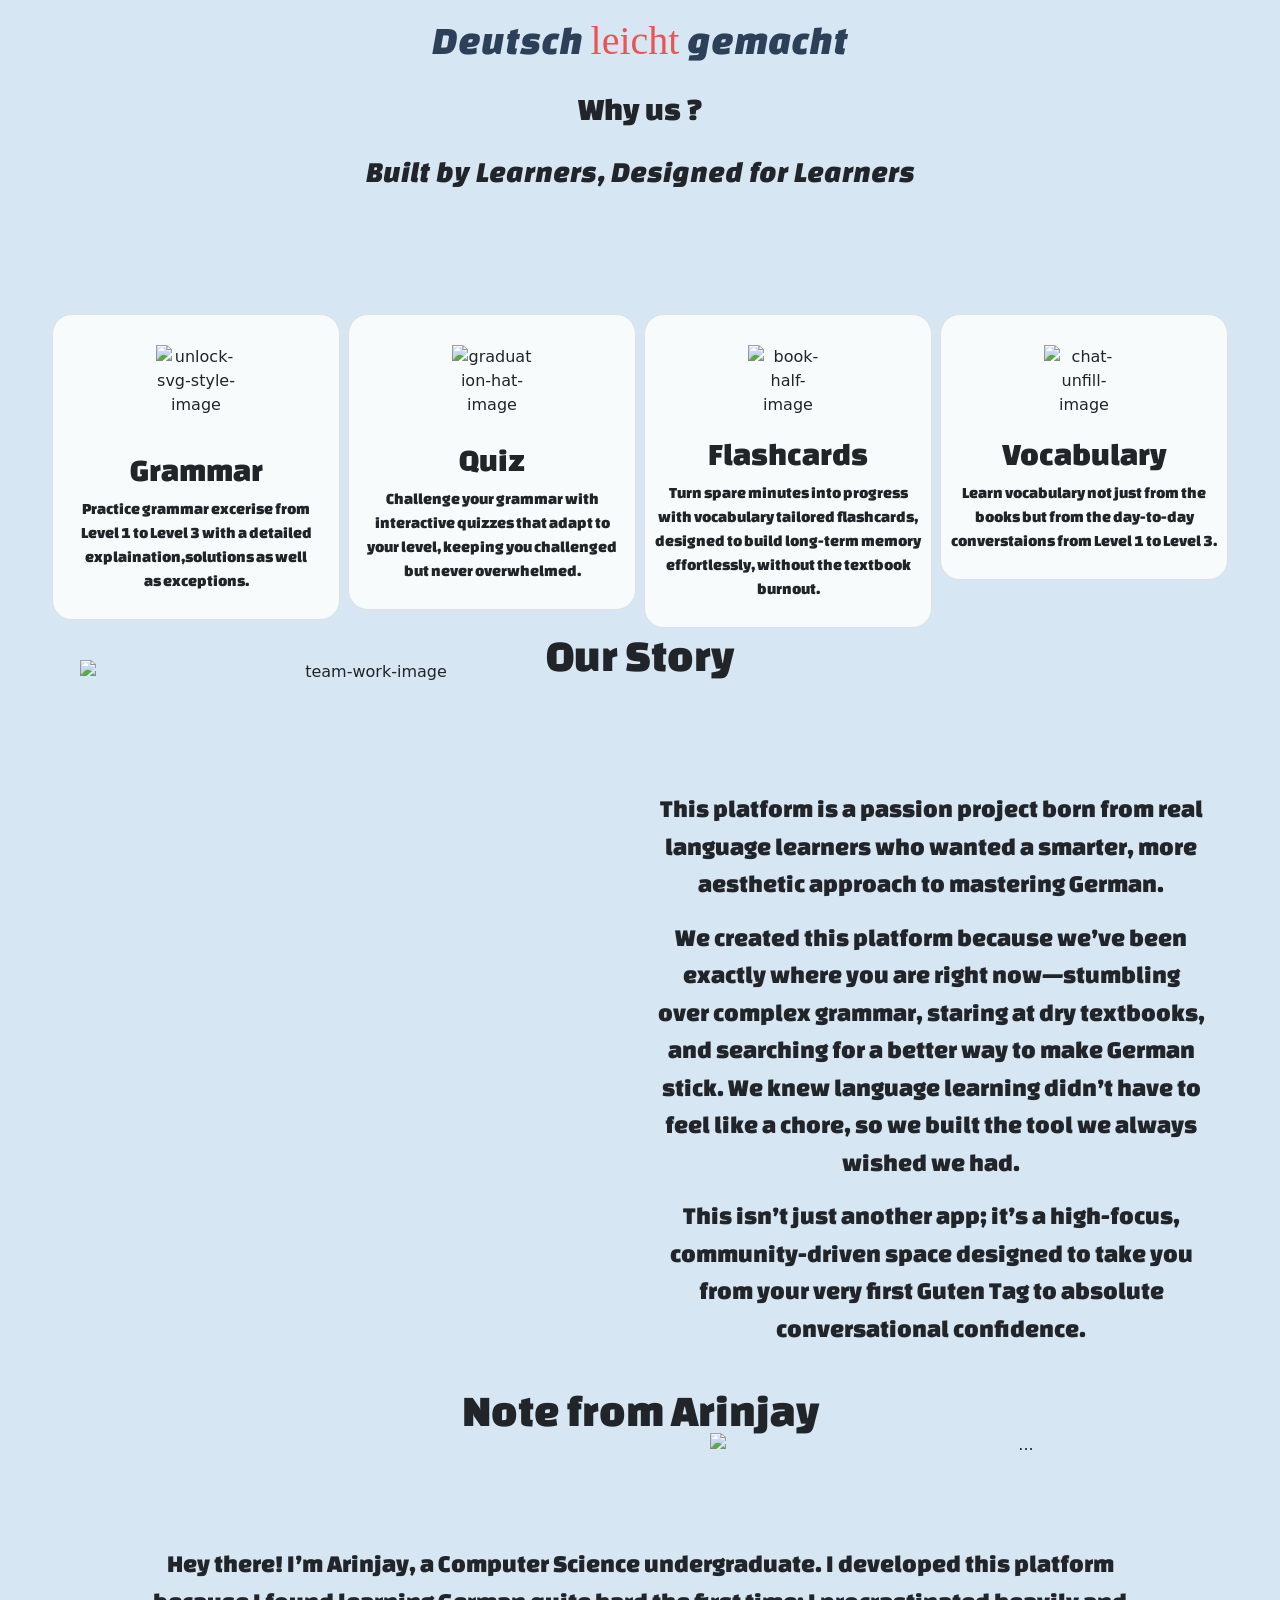
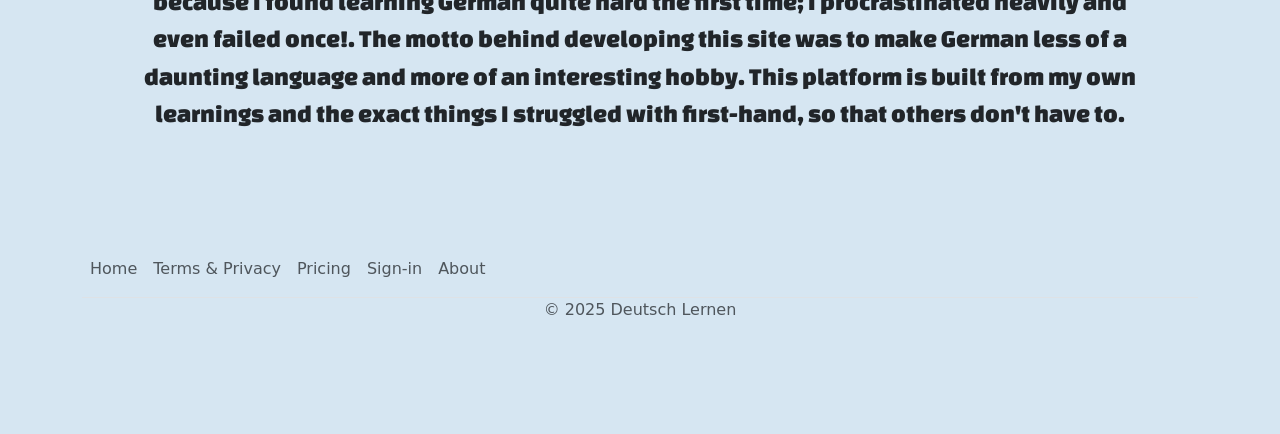
==== about.html @ 09e4d960 "Update about.html" ====
<!DOCTYPE html>
<html lang="en">
<head>
    <meta charset="UTF-8">
    <meta name="viewport" content="width=device-width, initial-scale=1.0">
    <title>About</title>
    <link rel="preconnect" href="https://fonts.googleapis.com">
    <link rel="preconnect" href="https://fonts.gstatic.com" crossorigin>
    <link href="https://fonts.googleapis.com/css2?family=Changa+One:ital@0;1&display=swap" rel="stylesheet">
    <link rel="preconnect" href="https://fonts.googleapis.com">
    <link rel="preconnect" href="https://fonts.gstatic.com" crossorigin>
    <link href="https://fonts.googleapis.com/css2?family=Changa+One:ital@0;1&family=Germania+One&family=Lilita+One&family=Lobster+Two:ital,wght@0,400;0,700;1,400;1,700&display=swap" rel="stylesheet">
    <link rel="stylesheet" href="style.css">
    <link rel="stylesheet" href="about.css">
    <link href="https://cdn.jsdelivr.net/npm/bootstrap@5.3.8/dist/css/bootstrap.min.css" rel="stylesheet" integrity="sha384-sRIl4kxILFvY47J16cr9ZwB07vP4J8+LH7qKQnuqkuIAvNWLzeN8tE5YBujZqJLB" crossorigin="anonymous">
</head>
<body>
    <div class="px-4 pt-2 pb-5 mt-2 mb-5 text-center"> 
        <h1 class="click"><span class="de">Deutsch</span> <span class="decor">leicht</span> <span class="ge">gemacht</span></h1>
        <p class="text"> Why us ?</p> 
        <p class="text-two">Built by Learners, Designed for Learners</p>

        <div class="d-flex justify-content-evenly" style="padding-left: 20px; padding-right: 20px; margin-top: 120px;">

            <div class="card-one">
                 <div class="card" style="width: 18rem;">
                    <img src="unlock.svg" class="unlock" alt="unlock-svg-style-image">
                    <div class="card-body">
                        <h2 class="head-two">Grammar</h2>
                        <p class="card-text">Practice grammar excerise from Level 1 to Level 3 with a detailed explaination,solutions as well as exceptions.</p>
                    </div>
                </div> 
            </div>
           
            <div class="card-two">
                <div class="card" style="width: 18rem;">
                    <img src="grad-hat.svg" class="grad-hat" alt="graduation-hat-image">
                        <div class="card-body-four">
                            <h2 class="head-five">Quiz</h2>
                            <p class="card-text-four">Challenge your grammar with interactive quizzes that adapt to your level, keeping you challenged but never overwhelmed.</p>
                        </div>
                </div>
            </div>

            <div class="card-three">
                <div class="card" style="width: 18rem;">
                    <img src="../Home-Page-Images/book-half.svg" class="book-half" alt="book-half-image">
                    <div class="card-body-three">
                        <h2 class="head-four">Flashcards</h2>
                        <p class="card-text-three">Turn spare minutes into progress with vocabulary tailored flashcards, designed to build long-term memory effortlessly, without the textbook burnout.</p>
                    </div>
                </div>
            </div>
            
            <div class="card-four">
                <div class="card" style="width: 18rem;">
                    <img src="chat.svg" class="chat" alt="chat-unfill-image">
                        <div class="card-body-two">
                            <h2 class="head-three">Vocabulary</h2>
                            <p class="card-text-two">Learn vocabulary not just from the books but from the day-to-day converstaions from Level 1 to Level 3.</p>
                        </div>
                </div>
            </div>  
    </div>
    <h2 class="story">Our Story</h2>
    <div class="Our-Story">
        <img src="team-work.svg" class=" story-img col-md-6 float-md-end mb-3 ms-md-3" alt="team-work-image">

        <div class="story-text">
            <p>This platform is a passion project born from real language learners who wanted a smarter, more aesthetic approach to mastering German.</p>
            <p>We created this platform because we’ve been exactly where you are right now—stumbling over complex grammar, staring at dry textbooks, and searching for a better way to make German stick. We knew language learning didn’t have to feel like a chore, so we built the tool we always wished we had.</p>
            <p>This isn’t just another app; it’s a high-focus, community-driven space designed to take you from your very first Guten Tag to absolute conversational confidence.</p>
        </div>  
    </div>

    <h2 class="devlop">Note from Arinjay</h2>
    <div class="clearfix">
        <img src="about-me.svg" class="about-me-img col-md-6 float-md-end mb-3 ms-md-3" alt="...">
        <p class="about-me-text">Hey there! I’m Arinjay, a Computer Science undergraduate. I developed this platform because I found learning German quite hard the first time; I procrastinated heavily and even failed once!. The motto behind developing this site was to make German less of a daunting language and more of an interesting hobby. This platform is built from my own learnings and the exact things I struggled with first-hand, so that others don't have to.</p>
    </div>

<div class="container"> 
    <footer class="position: absolute; top: -100px; left: 100px; z-index: 999;"> 
        <ul class="nav pb-2 border-bottom" style=" font-size: 16px;"> 
            <li class="nav-item"><a href="index.html" class="nav-link px-2 text-body-secondary">Home</a></li> 
            <li class="nav-item"><a href="#" class="nav-link px-2 text-body-secondary">Terms & Privacy</a></li> 
            <li class="nav-item"><a href="#" class="nav-link px-2 text-body-secondary">Pricing</a></li> 
            <li class="nav-item"><a href="login.html" class="nav-link px-2 text-body-secondary">Sign-in</a></li> 
            <li class="nav-item"><a href="about.html" class="nav-link px-2 text-body-secondary">About</a></li> 
        </ul> 
        <p class="text-decora text-center text-body-secondary">© 2025 Deutsch Lernen</p> 
    </footer> 
</div>

<script src="https://cdn.jsdelivr.net/npm/bootstrap@5.3.8/dist/js/bootstrap.bundle.min.js" integrity="sha384-FKyoEForCGlyvwx9Hj09JcYn3nv7wiPVlz7YYwJrWVcXK/BmnVDxM+D2scQbITxI" crossorigin="anonymous"></script>    
</body>
</html>
---- style.css ----
html{
    background-color:#F8F5EE;
}
h1{
    color: #E6C76A;}

body {
    margin: 0;
    display: flex;
    flex-direction: column;
    min-height: 100vh;
    background-color: #F8F5EE;
}

.changa-one-regular{  
  font-family: "Changa One", sans-serif;
  font-weight: 400;
  font-style: italic;
  padding: 10px;
}

.info {
    display: flex;
    flex-wrap: wrap;
    justify-content: flex-start;
    position: fixed;
    top: 0px;
    left: 0px;
    right:0px;
    z-index: 1000;
    padding: 4px 8px;
    background-color:#F5DEB3;
    border-radius: 0 0 12px 12px;
    padding: 4px 16px;
}

.deu{
    color: #000000;
}
.lern{
    color: #DD0000;
}

#menu-toggle{
    display: none;
}

.ham{
    display: block;
    font-size: 1.8rem;
    cursor: pointer;
    color: #000000;
    margin-left: auto;
}

.navbar {
    display: flex;
    flex-direction: column;
    align-items: center;
    justify-content: flex-start;
    flex-wrap: wrap;
    position: fixed;        
    top: 110px;
    right: 10px;
    bottom: 0;
    width: 200px; 
    height: 300px;  
    border-radius: 10px;  
    margin-top: px;      
    background-color: #BFD9EC;
    padding-top: 20px;
    z-index: 999;          
    gap: 0px;
    font-family: "Changa One", sans-serif;
    font-style: italic;
}

#menu-toggle:checked ~ .navbar {
    display: flex;
}

.navbar > div{ 
    display: flex;
    align-items: center;
    padding: 16px 28px;
    background-color: transparent;
    border-radius: 0;
}

.navbar a {
    text-decoration: none;
    color: #6B7E94;
    font-family: "Changa One", sans-serif;
    font-style: italic;
    font-size: 1rem;
    display: flex;
}

.navbar > *{
    flex-basis: 10px;
}

.bottom-down{
    margin: auto;
}

.bottom-page{
    display: flex;
    flex-wrap: wrap;
    gap: 10px;
    padding: 20px 40px;
    justify-content: center;
    position: fixed;
    bottom: 0;
    left: 0;
    right: 0;
    background-color: #8A9BB0;
    z-index: 1001;
    border-radius: 0 0 12px 12px;
    padding:12px 40px;
    clear: left;
}

.bottom-page a {
    text-decoration: none;
    color: #465596;
    font-family: "Changa One", sans-serif;
    font-weight: 400;
    font-style: italic;
}

.login{
    display: felx;
    flex-wrap: wrap;
    flex-direction: column;
    justify-content: center;
    position: absolute;
    top: 160px;
    left: 400px;
    width: 400px;
    height: 400px;
    background-color: #F5DEB3;
    border-radius: 10px;


}

.log{
    display: flex;
    flex-wrap: wrap;
    flex-direction: column;
    position: absolute;
    justify-self: center; 
    align-items: center;
    gap: 10px;  
    top: 150px;   
    right: 0;
    left: 0;
    width: 200px;
    height: 200px;
    background-color: transparent;

}
---- about.css ----
body{
    background-color: #D6E6F2 !important;
}


.about-us{
    display: block;
    width: 300px;
    height: auto;
    max-width: 400px;
    margin: auto;
}

.click{
    display: block;
    text-align: center;
    font-style: italic;
    font-family: "Changa One", sans-serif;
}

.decor{
    color: #EA5455;
    font-family: "Playwrite AU VIC Guides", cursive;
    font-weight: 400;
    font-style: normal;
}

.de{
    color:#2D4059;

}

.ge{
    color: #2D4059;
}

.text{
    font-family: "Changa One", sans-serif;
    font-weight: 400;
    font-style: normal;
    font-size: 32px;
    text-align: center;
    margin-top: 20px;
}

.text-two{
    font-family: "Changa One", sans-serif;
    font-weight: 400;
    font-style: italic;
    font-size: 30px;
}

.unlock{
    width: 80px;
    height: 80px;
    display: block;
    margin: 20px auto 10px;   
    object-fit: contain; 
}

div.card{
    text-align: center;
    border-radius: 20px;
    padding: 10px;
    border: 1px solid #e0e0e0;
    background-color: #F7FBFC;

}

.head-two{
    font-family: "Changa One", sans-serif;
    font-weight: 400;
    font-style: normal;
}

.card-text{
    font-family: "Changa One", sans-serif;
    font-weight: 400;
    font-style: Inter;
}

.chat{
    width: 80px;
    height: 80px;
    display: block;
    margin: 20px auto 10px;   
    object-fit: contain;
}

.card-text-two{
    font-family: "Changa One", sans-serif;
    font-weight: 400;
    font-style: Inter;
}

.head-three{
    font-family: "Changa One", sans-serif;
    font-weight: 400;
    font-style: normal;
}

.book-half{
    width: 80px;
    height: 80px;
    display: block;
    margin: 20px auto 10px;
    object-fit: contain;
}

.head-four{
    font-family: "Changa One", sans-serif;
    font-weight: 400;
    font-style: normal;
}

.card-text-three{
    font-family: "Changa One", sans-serif;
    font-weight: 400;
    font-style: Inter;
}

.grad-hat{
    width: 80px;
    height: 80px;
    display: block;
    margin: 20px auto 16px;
    object-fit: contain;
}

.head-five{
    font-family: "Changa One", sans-serif;
    font-weight: 400;
    font-style: normal;
}

.card-text-four{
    font-family: "Changa One", sans-serif;
    font-weight: 400;
    font-style: Inter;
}

.story{
    display: flex;
    justify-content: center;
    font-family: "Changa One", sans-serif;
    font-weight: 400;
    font-style: normal;
    font-size: 45px;
    
}

.story-img{
    width: 480px;
    height: auto;
    margin-bottom: 0;
    margin-top: -50px;
}

.Our-Story{
    display: flex;
    align-items: flex-start;
    padding: 20px 40px;
}

.story-text{
    flex: 1;
    padding-right: 10px;
    font-family: "Changa One", sans-serif;
    font-weight: 400;
    font-style: Inter;
    font-size: 25px;
    padding-top: 80px;
}

.about-me-img{
    flex: 1;
    width: 100px;
    height: auto;
    margin-bottom: 0;
    margin-right: -70px;
    margin-top: -12px;
    background-color: #D6E6F2;
    
}

.about-me-text{
    flex: 1;
    font-family: "Changa One", sans-serif;
    font-weight: 400;
    font-style: Inter;
    font-size: 25px;
    padding: 100px 100px;
    margin-top: 0;
}

.devlop{
    display: flex;
    justify-content: center;
    font-family: "Changa One", sans-serif;
    font-weight: 400;
    font-style: normal;
    font-size: 45px;
    
}
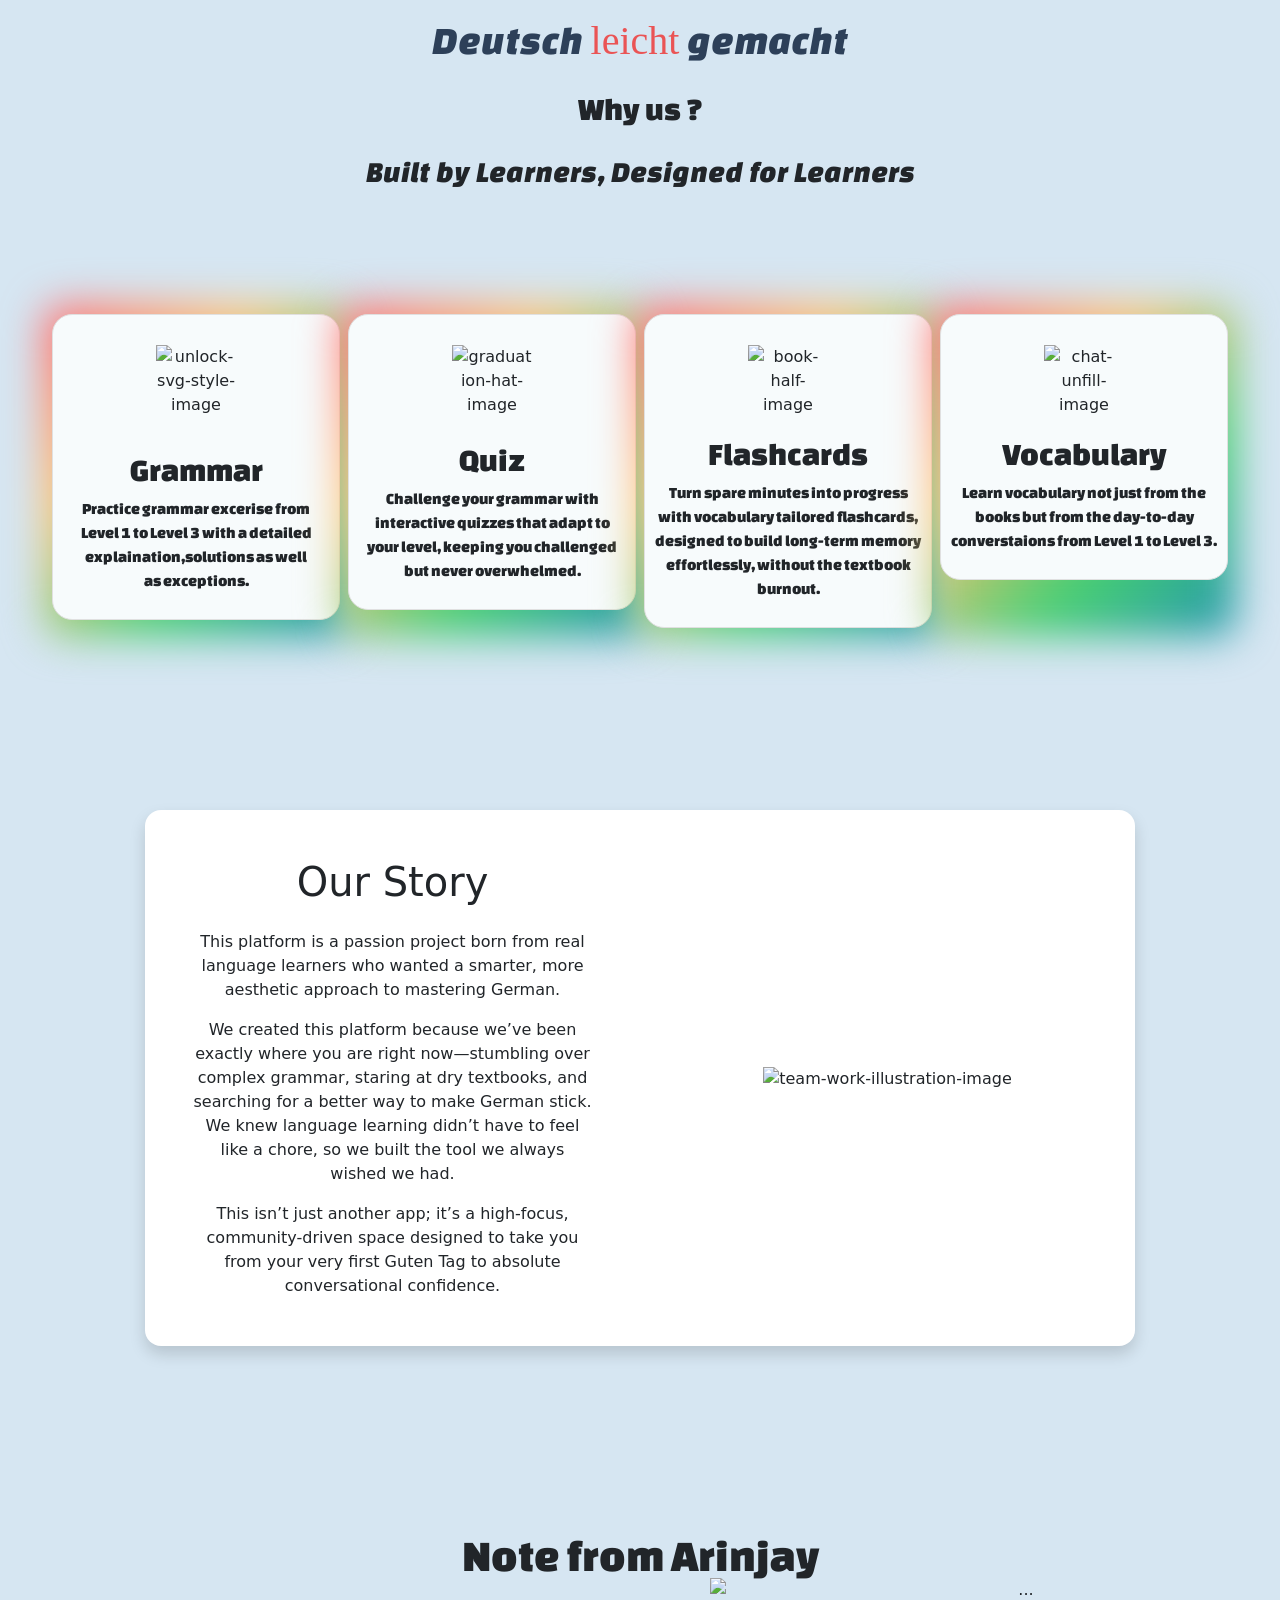
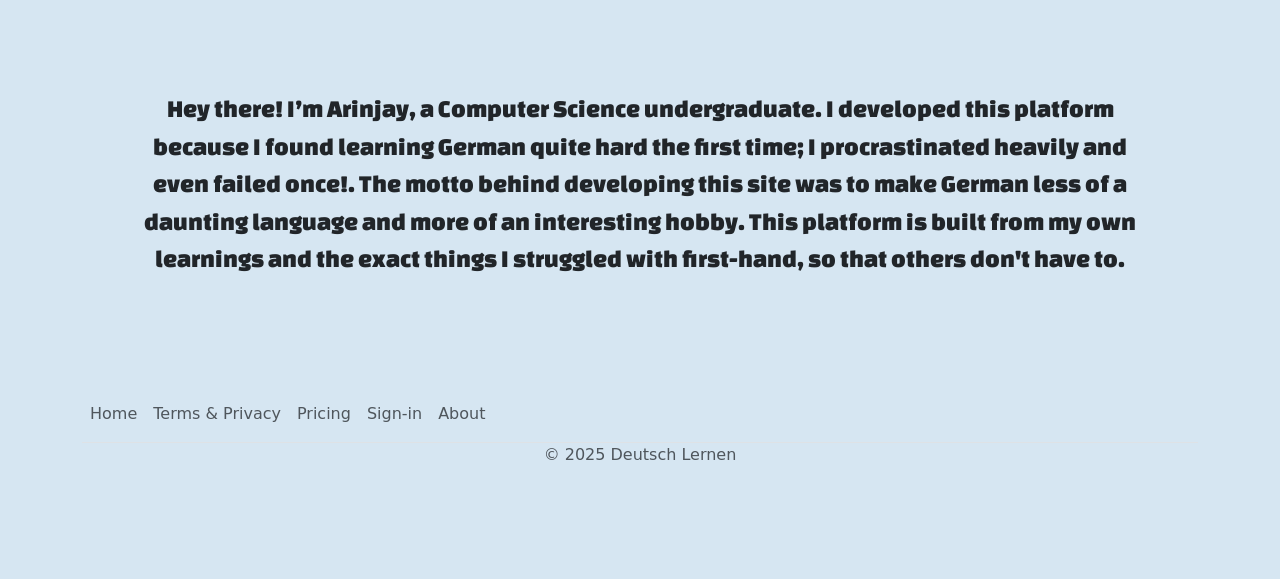
==== commit 8c1a7abc: "Revamp 'Our Story' section layout and content" ====
--- a/about.html
+++ b/about.html
@@ -62,18 +62,31 @@
                 </div>
             </div>  
     </div>
-    <h2 class="story">Our Story</h2>
-    <div class="Our-Story">
-        <img src="team-work.svg" class=" story-img col-md-6 float-md-end mb-3 ms-md-3" alt="team-work-image">
+    
+     <div class="d-flex justify-content-center align-items-center" style="min-height: 100vh; background-color: #D6E6F2;">
 
-        <div class="story-text">
-            <p>This platform is a passion project born from real language learners who wanted a smarter, more aesthetic approach to mastering German.</p>
-            <p>We created this platform because we’ve been exactly where you are right now—stumbling over complex grammar, staring at dry textbooks, and searching for a better way to make German stick. We knew language learning didn’t have to feel like a chore, so we built the tool we always wished we had.</p>
-            <p>This isn’t just another app; it’s a high-focus, community-driven space designed to take you from your very first Guten Tag to absolute conversational confidence.</p>
-        </div>  
+        <div class="row bg-white rounded-4 shadow align-items-center" style="max-width: 990px; width: 100%; margin: auto;">
+
+            <div class="col-md-6 p-5">
+                <div class="story-body">
+                    <h1 class="text-center mb-4">Our Story</h1>
+                    <p>This platform is a passion project born from real language learners who wanted a smarter, more aesthetic approach to mastering German.</p>
+                    <p>We created this platform because we’ve been exactly where you are right now—stumbling over complex grammar, staring at dry textbooks, and searching for a better way to make German stick. We knew language learning didn’t have to feel like a chore, so we built the tool we always wished we had.</p>
+                    <p class="mb-0">This isn’t just another app; it’s a high-focus, community-driven space designed to take you from your very first Guten Tag to absolute conversational confidence.</p>
+                </div>
+            </div>
+
+            <div class="col-md-6 p-5 d-flex justify-content-center align-items-center">
+                <div class="image-wrapper w-100 text-center">
+                    <img src="team-work.svg" alt="team-work-illustration-image" class="img-fluid" style="max-height: 350px;">
+                </div>
+            </div>
+                
+        </div>
+
     </div>
 
-    <h2 class="devlop">Note from Arinjay</h2>
+  <h2 class="devlop">Note from Arinjay</h2>
     <div class="clearfix">
         <img src="about-me.svg" class="about-me-img col-md-6 float-md-end mb-3 ms-md-3" alt="...">
         <p class="about-me-text">Hey there! I’m Arinjay, a Computer Science undergraduate. I developed this platform because I found learning German quite hard the first time; I procrastinated heavily and even failed once!. The motto behind developing this site was to make German less of a daunting language and more of an interesting hobby. This platform is built from my own learnings and the exact things I struggled with first-hand, so that others don't have to.</p>
--- a/about.css
+++ b/about.css
@@ -202,3 +202,61 @@
     font-size: 45px;
     
 }
+
+.card-one{
+    position: relative;
+    display: inline-block;
+}
+
+.card-one::before{
+    content: '';
+    position: absolute;
+    inset: -8px;    
+    background: linear-gradient(135deg, #ff5f6d, #ffc371, #47cf73, #2193b0);
+    border-radius: 20px;
+    filter: blur(20px); 
+}
+
+.card-two{
+    position: relative;
+    display: inline-block;
+}
+
+.card-two::before{
+    content: '';
+    position: absolute;
+    inset: -8px;    
+    background: linear-gradient(135deg, #ff5f6d, #ffc371, #47cf73, #2193b0);
+    border-radius: 20px;
+    filter: blur(20px); 
+}
+
+
+.card-three{
+    position: relative;
+    display: inline-block;
+}
+
+.card-three::before{
+    content: '';
+    position: absolute;
+    inset: -8px;    
+    background: linear-gradient(135deg, #ff5f6d, #ffc371, #47cf73, #2193b0);
+    border-radius: 20px;
+    filter: blur(20px); 
+}
+
+
+.card-four{
+    position: relative;
+    display: inline-block;
+}
+
+.card-four::before{
+    content: '';
+    position: absolute;
+    inset: -8px;    
+    background: linear-gradient(135deg, #ff5f6d, #ffc371, #47cf73, #2193b0);
+    border-radius: 20px;
+    filter: blur(20px); 
+}
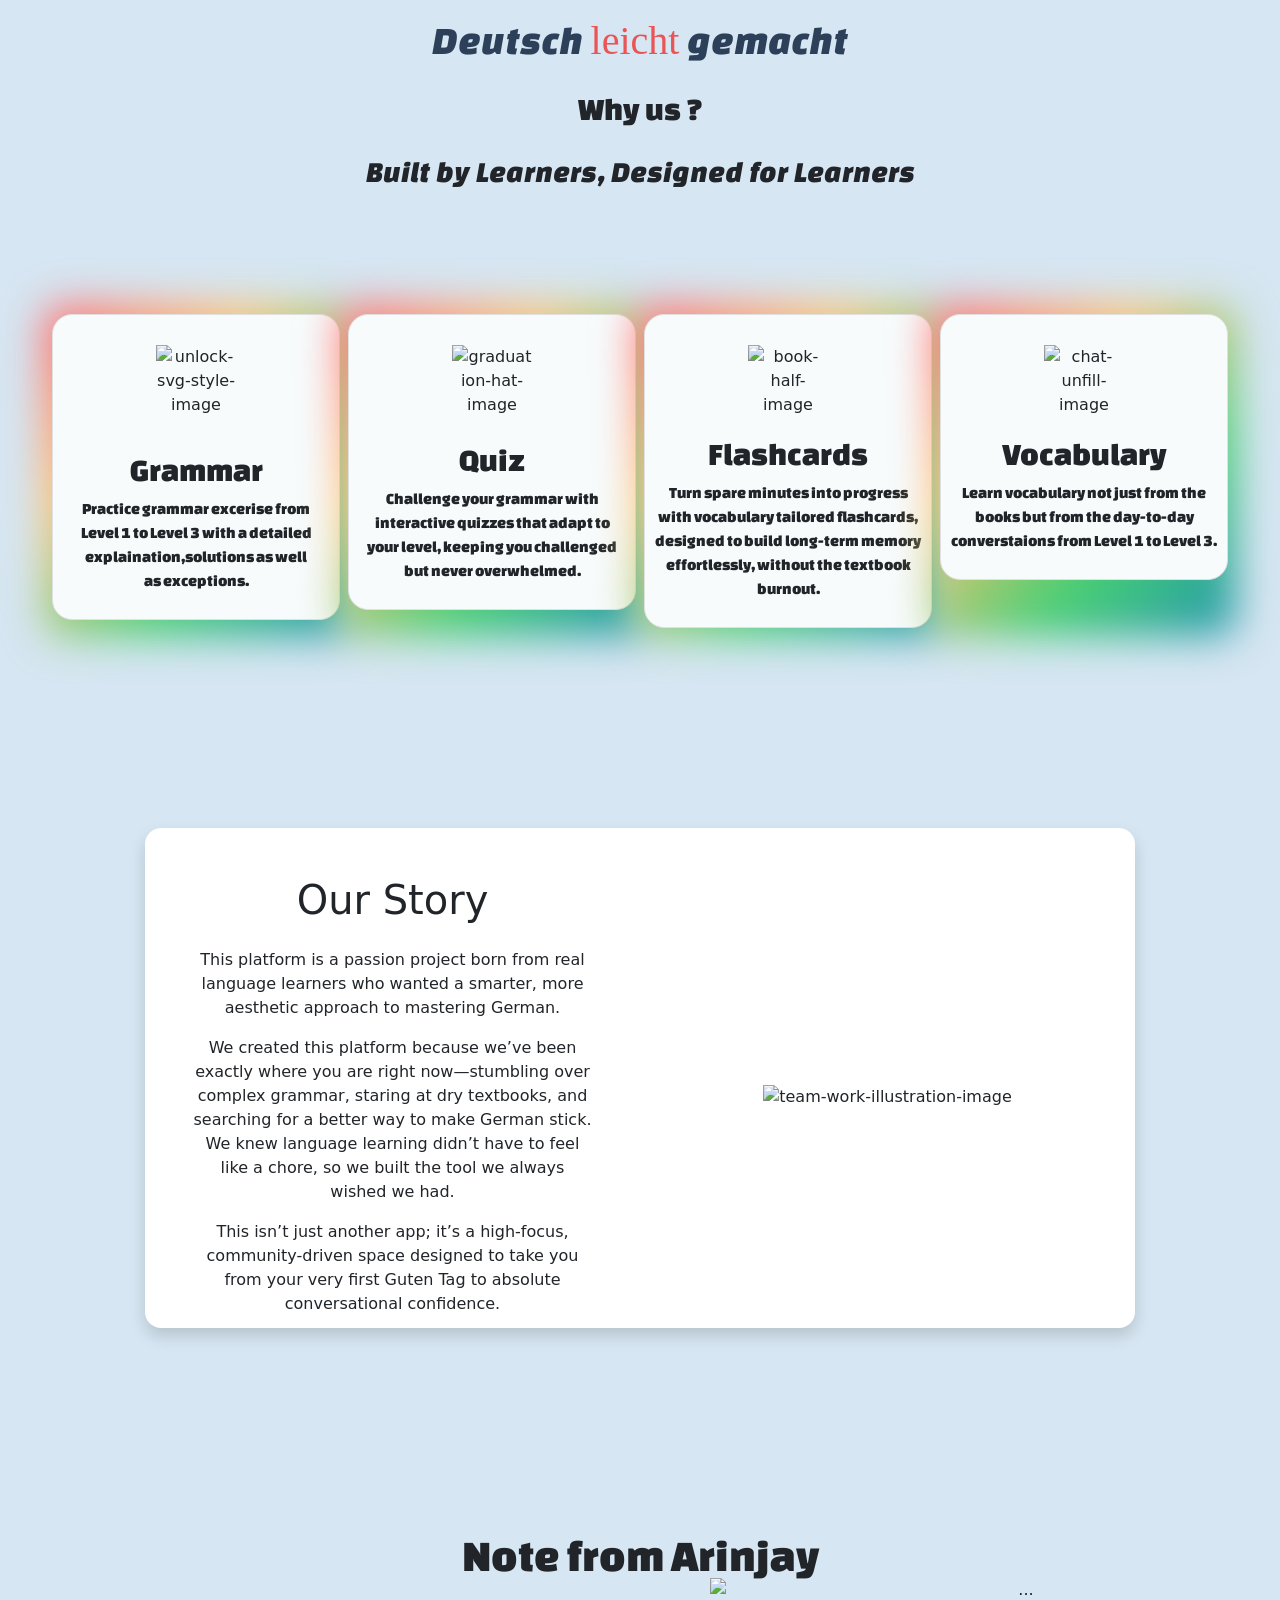
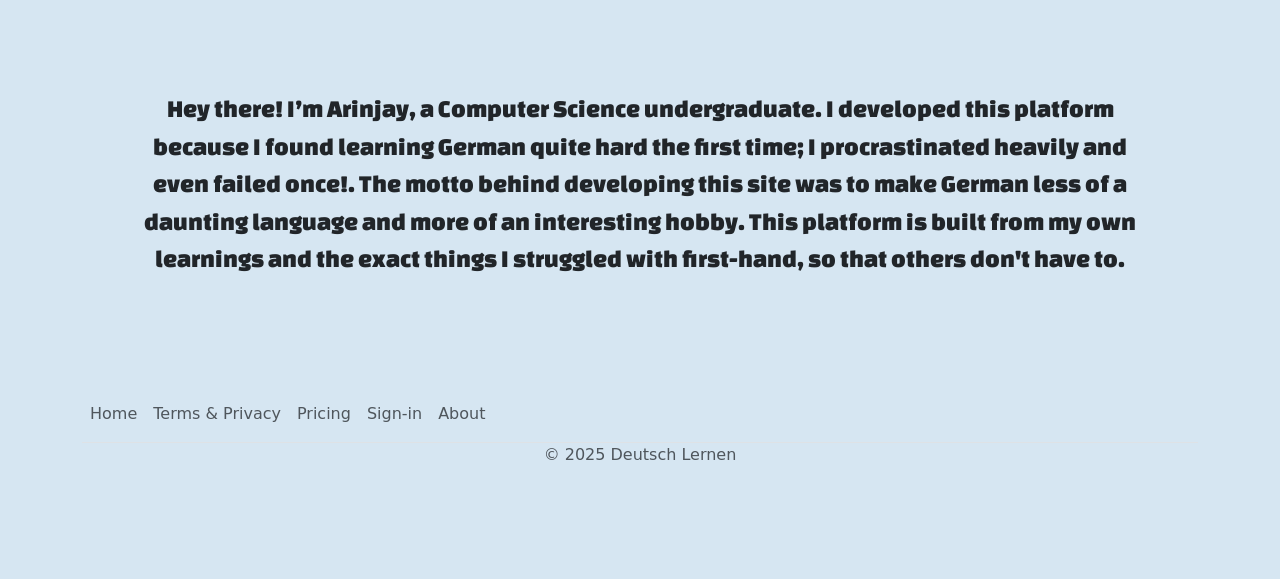
==== commit 5cfa3242: "Update about.html" ====
--- a/about.html
+++ b/about.html
@@ -63,26 +63,28 @@
             </div>  
     </div>
     
-     <div class="d-flex justify-content-center align-items-center" style="min-height: 100vh; background-color: #D6E6F2;">
+    <div class="d-flex justify-content-center align-items-center" style="min-height: 100vh; background-color: #D6E6F2;">
 
-        <div class="row bg-white rounded-4 shadow align-items-center" style="max-width: 990px; width: 100%; margin: auto;">
+       <div class="box-style">
+         <div class="row bg-white rounded-4 shadow align-items-center" style="width: 990px; height: 500px; margin: auto;">
 
             <div class="col-md-6 p-5">
                 <div class="story-body">
-                    <h1 class="text-center mb-4">Our Story</h1>
-                    <p>This platform is a passion project born from real language learners who wanted a smarter, more aesthetic approach to mastering German.</p>
-                    <p>We created this platform because we’ve been exactly where you are right now—stumbling over complex grammar, staring at dry textbooks, and searching for a better way to make German stick. We knew language learning didn’t have to feel like a chore, so we built the tool we always wished we had.</p>
-                    <p class="mb-0">This isn’t just another app; it’s a high-focus, community-driven space designed to take you from your very first Guten Tag to absolute conversational confidence.</p>
+                    <h1 class="text-center mb-4 head-style">Our Story</h1>
+                    <p class="body-style">This platform is a passion project born from real language learners who wanted a smarter, more aesthetic approach to mastering German.</p>
+                    <p class="body-style">We created this platform because we’ve been exactly where you are right now—stumbling over complex grammar, staring at dry textbooks, and searching for a better way to make German stick. We knew language learning didn’t have to feel like a chore, so we built the tool we always wished we had.</p>
+                    <p class="mb-0 body-style">This isn’t just another app; it’s a high-focus, community-driven space designed to take you from your very first Guten Tag to absolute conversational confidence.</p>
                 </div>
             </div>
 
-            <div class="col-md-6 p-5 d-flex justify-content-center align-items-center">
+            <div class="image-style col-md-6  d-flex justify-content-center align-items-center">
                 <div class="image-wrapper w-100 text-center">
                     <img src="team-work.svg" alt="team-work-illustration-image" class="img-fluid" style="max-height: 350px;">
                 </div>
             </div>
                 
         </div>
+       </div>
 
     </div>
 
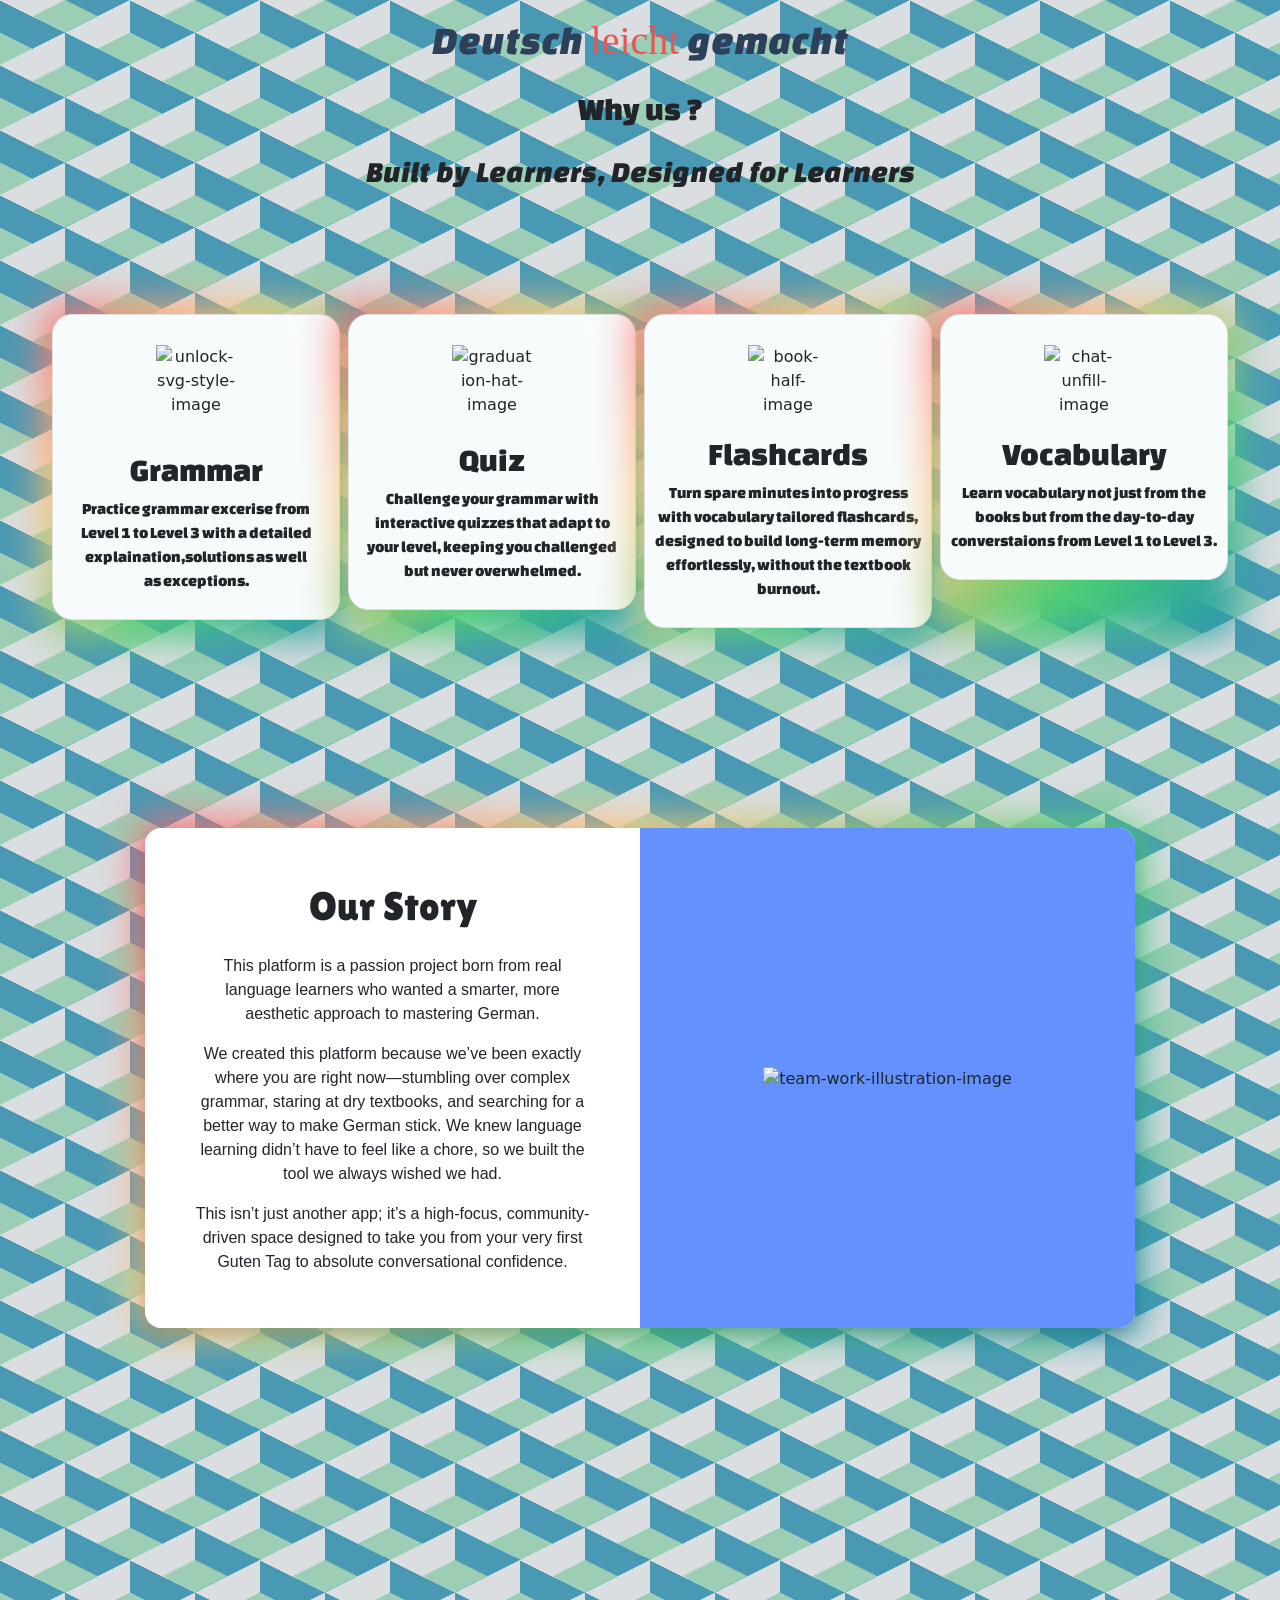
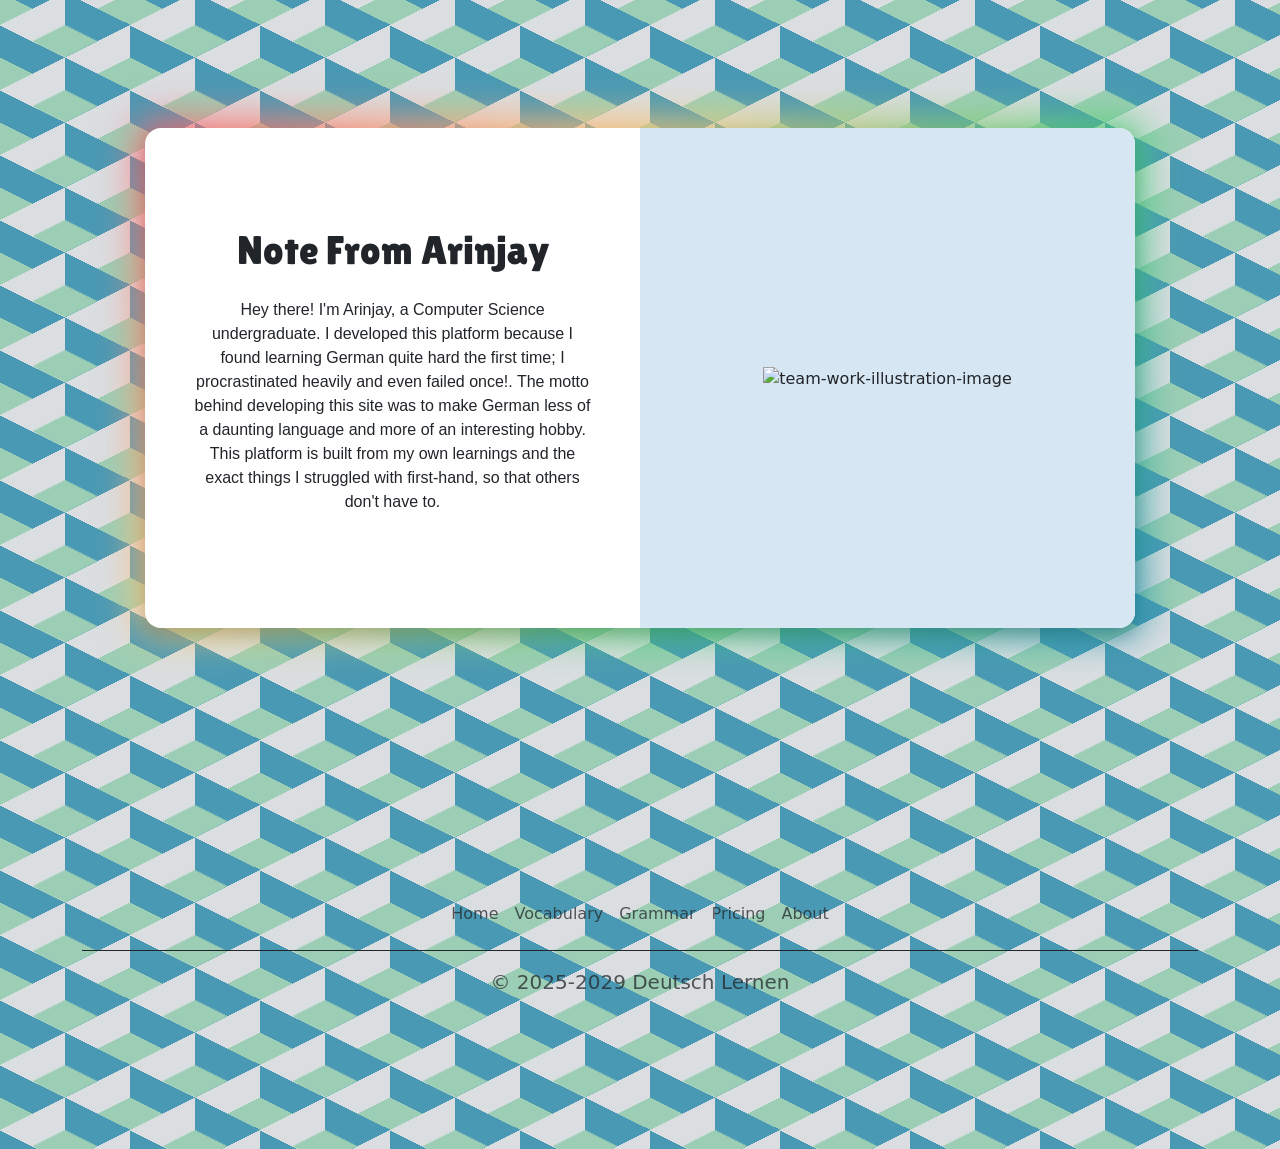
==== commit 1e9ac954: "Update about.html" ====
--- a/about.html
+++ b/about.html
@@ -63,7 +63,7 @@
             </div>  
     </div>
     
-    <div class="d-flex justify-content-center align-items-center" style="min-height: 100vh; background-color: #D6E6F2;">
+    <div class="d-flex justify-content-center align-items-center" style="min-height: 100vh;">
 
        <div class="box-style">
          <div class="row bg-white rounded-4 shadow align-items-center" style="width: 990px; height: 500px; margin: auto;">
@@ -88,22 +88,38 @@
 
     </div>
 
-  <h2 class="devlop">Note from Arinjay</h2>
-    <div class="clearfix">
-        <img src="about-me.svg" class="about-me-img col-md-6 float-md-end mb-3 ms-md-3" alt="...">
-        <p class="about-me-text">Hey there! I’m Arinjay, a Computer Science undergraduate. I developed this platform because I found learning German quite hard the first time; I procrastinated heavily and even failed once!. The motto behind developing this site was to make German less of a daunting language and more of an interesting hobby. This platform is built from my own learnings and the exact things I struggled with first-hand, so that others don't have to.</p>
+      <div class="d-flex justify-content-center align-items-center" style="min-height: 100vh;">
+
+       <div class="box-style">
+         <div class="row bg-white rounded-4 shadow align-items-center" style="width: 990px; height: 500px; margin: auto;">
+
+            <div class="col-md-6 p-5">
+                <div class="story-body">
+                    <h1 class="text-center mb-4 head-style">Note From Arinjay </h1>
+                    <p class="body-style">Hey there! I'm Arinjay, a Computer Science undergraduate. I developed this platform because I found learning German quite hard the first time; I procrastinated heavily and even failed once!. The motto behind developing this site was to make German less of a daunting language and more of an interesting hobby. This platform is built from my own learnings and the exact things I struggled with first-hand, so that others don't have to.</p>
+                </div>
+            </div>
+
+            <div class="image-two col-md-6 d-flex justify-content-center align-items-center" style="">
+                <div class="image-wrapper w-100 text-center">
+                    <img src="about-me.svg" alt="team-work-illustration-image" class="img-fluid" style="">
+                </div>
+            </div>
+                
+        </div>
+       </div>
     </div>
 
-<div class="container"> 
-    <footer class="position: absolute; top: -100px; left: 100px; z-index: 999;"> 
-        <ul class="nav pb-2 border-bottom" style=" font-size: 16px;"> 
-            <li class="nav-item"><a href="index.html" class="nav-link px-2 text-body-secondary">Home</a></li> 
-            <li class="nav-item"><a href="#" class="nav-link px-2 text-body-secondary">Terms & Privacy</a></li> 
+    <div class="container" style="margin-top: 50px;"> 
+    <footer class="py-3 my-4"> 
+        <ul class="nav justify-content-center border-bottom border-dark pb-3 mb-3"> 
+            <li class="nav-item"><a href="./HTML files/index.html" class="nav-link px-2 text-body-secondary">Home</a></li> 
+            <li class="nav-item"><a href="./HTML files/vocabulary.html" class="nav-link px-2 text-body-secondary">Vocabulary</a></li> 
+            <li class="nav-item"><a href="../grammar.html" class="nav-link px-2 text-body-secondary">Grammar</a></li> 
             <li class="nav-item"><a href="#" class="nav-link px-2 text-body-secondary">Pricing</a></li> 
-            <li class="nav-item"><a href="login.html" class="nav-link px-2 text-body-secondary">Sign-in</a></li> 
-            <li class="nav-item"><a href="about.html" class="nav-link px-2 text-body-secondary">About</a></li> 
+            <li class="nav-item"><a href="./HTML files/about.html" class="nav-link px-2 text-body-secondary">About</a></li> 
         </ul> 
-        <p class="text-decora text-center text-body-secondary">© 2025 Deutsch Lernen</p> 
+        <p class="text-center text-body-secondary lead">© 2025-2029 Deutsch Lernen</p> 
     </footer> 
 </div>
 
--- a/about.css
+++ b/about.css
@@ -1,7 +1,26 @@
-body{
-    background-color: #D6E6F2 !important;
-}
-
+body {
+  width: 100%;
+  height: 100%;
+  --s: 65px; /* control the size */
+  --c1: #dadee1;
+  --c2: #4a99b4;
+  --c3: #9cceb5;
+
+  --_c: 75%, var(--c3) 52.72deg, #0000 0;
+  --_g1: conic-gradient(from -116.36deg at 25% var(--_c));
+  --_g2: conic-gradient(from 63.43deg at 75% var(--_c));
+  background: var(--_g1), var(--_g1) calc(3 * var(--s)) calc(var(--s) / 2),
+    var(--_g2), var(--_g2) calc(3 * var(--s)) calc(var(--s) / 2),
+    conic-gradient(
+      var(--c2) 63.43deg,
+      var(--c1) 0 116.36deg,
+      var(--c2) 0 180deg,
+      var(--c1) 0 243.43deg,
+      var(--c2) 0 296.15deg,
+      var(--c1) 0
+    );
+  background-size: calc(2 * var(--s)) var(--s);
+}
 
 .about-us{
     display: block;
@@ -260,3 +279,65 @@
     border-radius: 20px;
     filter: blur(20px); 
 }
+
+
+.box-style{
+    position: relative;
+    display: inline-block;
+    z-index: 0;
+}
+
+.box-style::before{
+    content: '';
+    position: absolute;
+    inset: -6px;
+    background: linear-gradient(135deg, #ff5f6d, #ffc371, #47cf73, #2193b0);
+    border-radius: 1rem;    
+    z-index: -1;
+    pointer-events: none;
+    filter: blur(20px);
+}
+
+.image-style{
+  background-color: #6392FE;
+  width: 100%;
+  height: 100%;
+  display: flex;
+  align-items: center;
+  justify-content: center;
+  border-radius: 0 1rem 1rem 0;
+
+}
+
+.head-style{
+    font-family: "Lilita One", sans-serif;
+    font-weight: 400;
+    font-style: normal;
+}
+
+.body-style{
+    font-family: "Nunito Sans", sans-serif;
+    font-weight: 400;
+    font-style: normal;
+}
+
+.image-two{
+  background-color: #D6E6F2;
+  width: 100%;
+  height: 100%;
+  display: flex;
+  align-items: center;
+  justify-content: center;
+  border-radius: 0 1rem 1rem 0;
+
+}
+
+.card{
+    transition: all 0.3s ease;
+
+}
+
+.card:hover{
+    transform: scale(1.1) translateY(-10px);
+    background-color: #F7FBFC;
+}
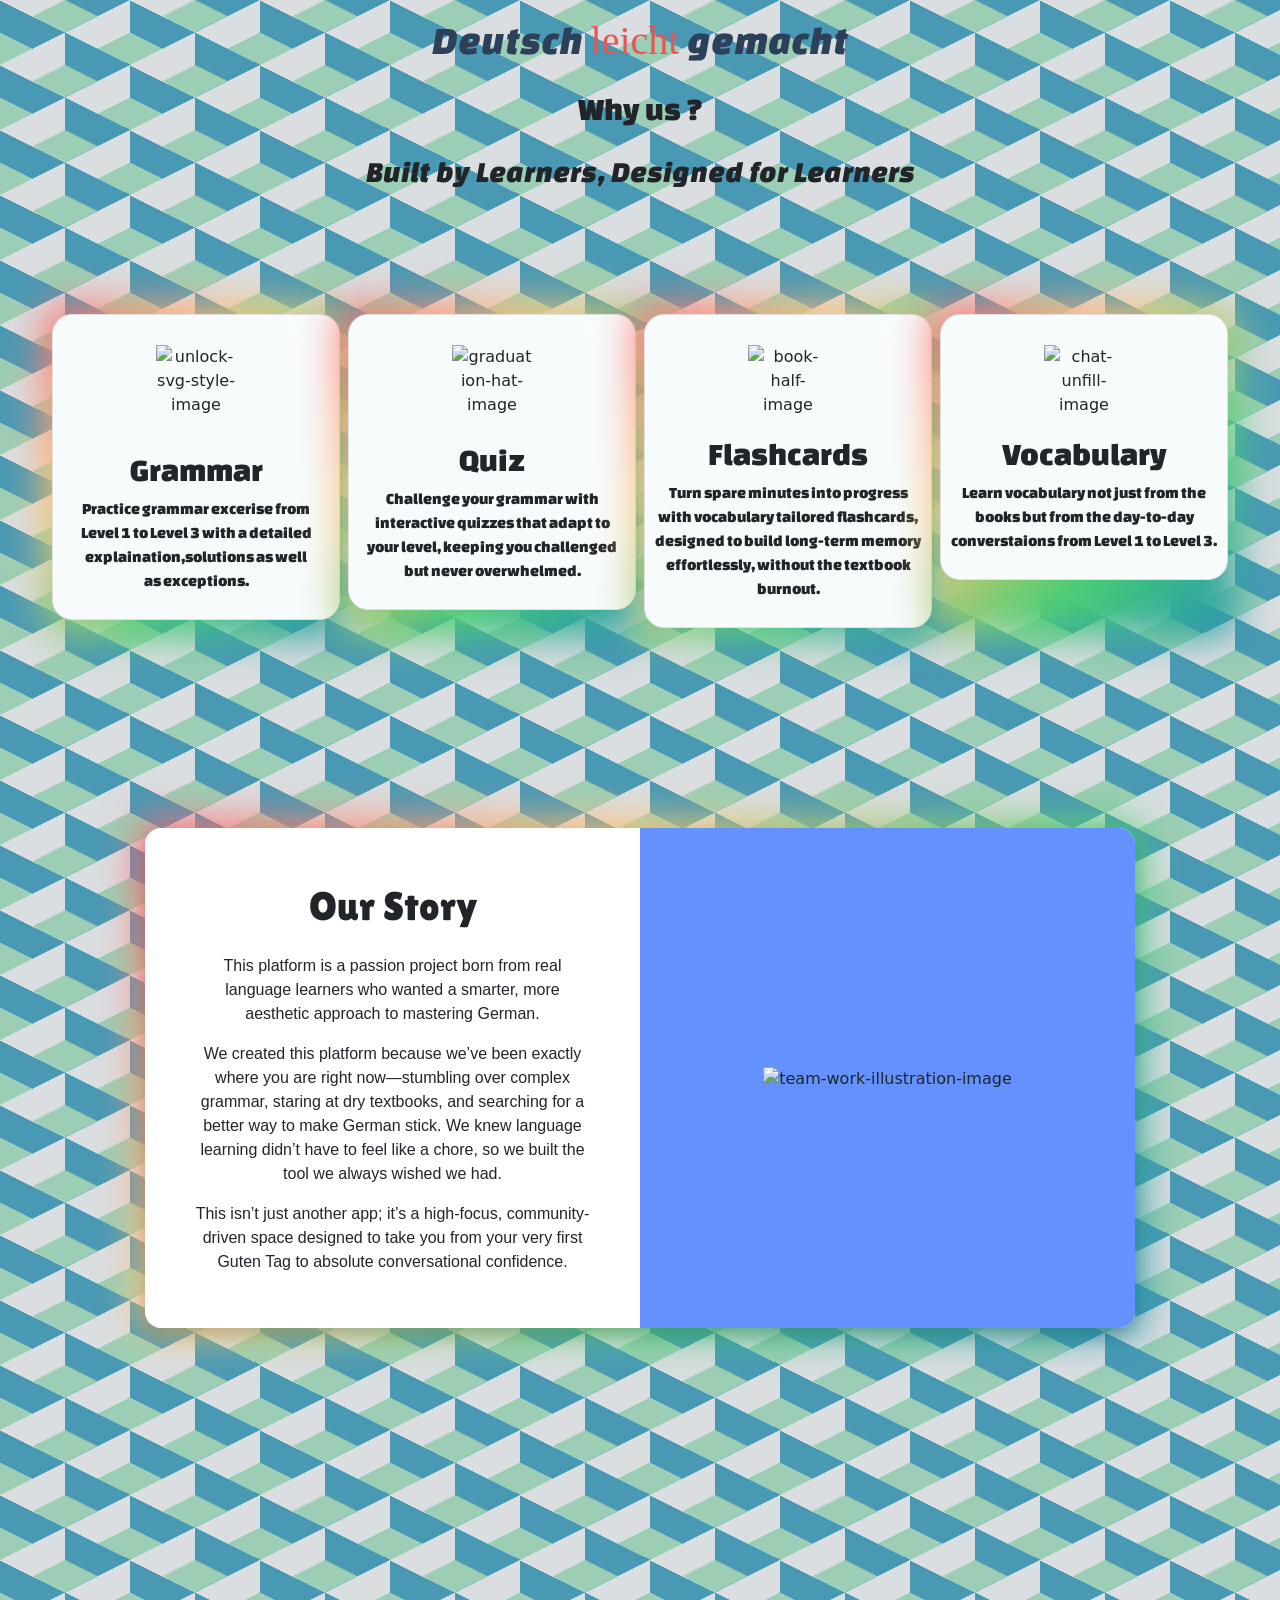
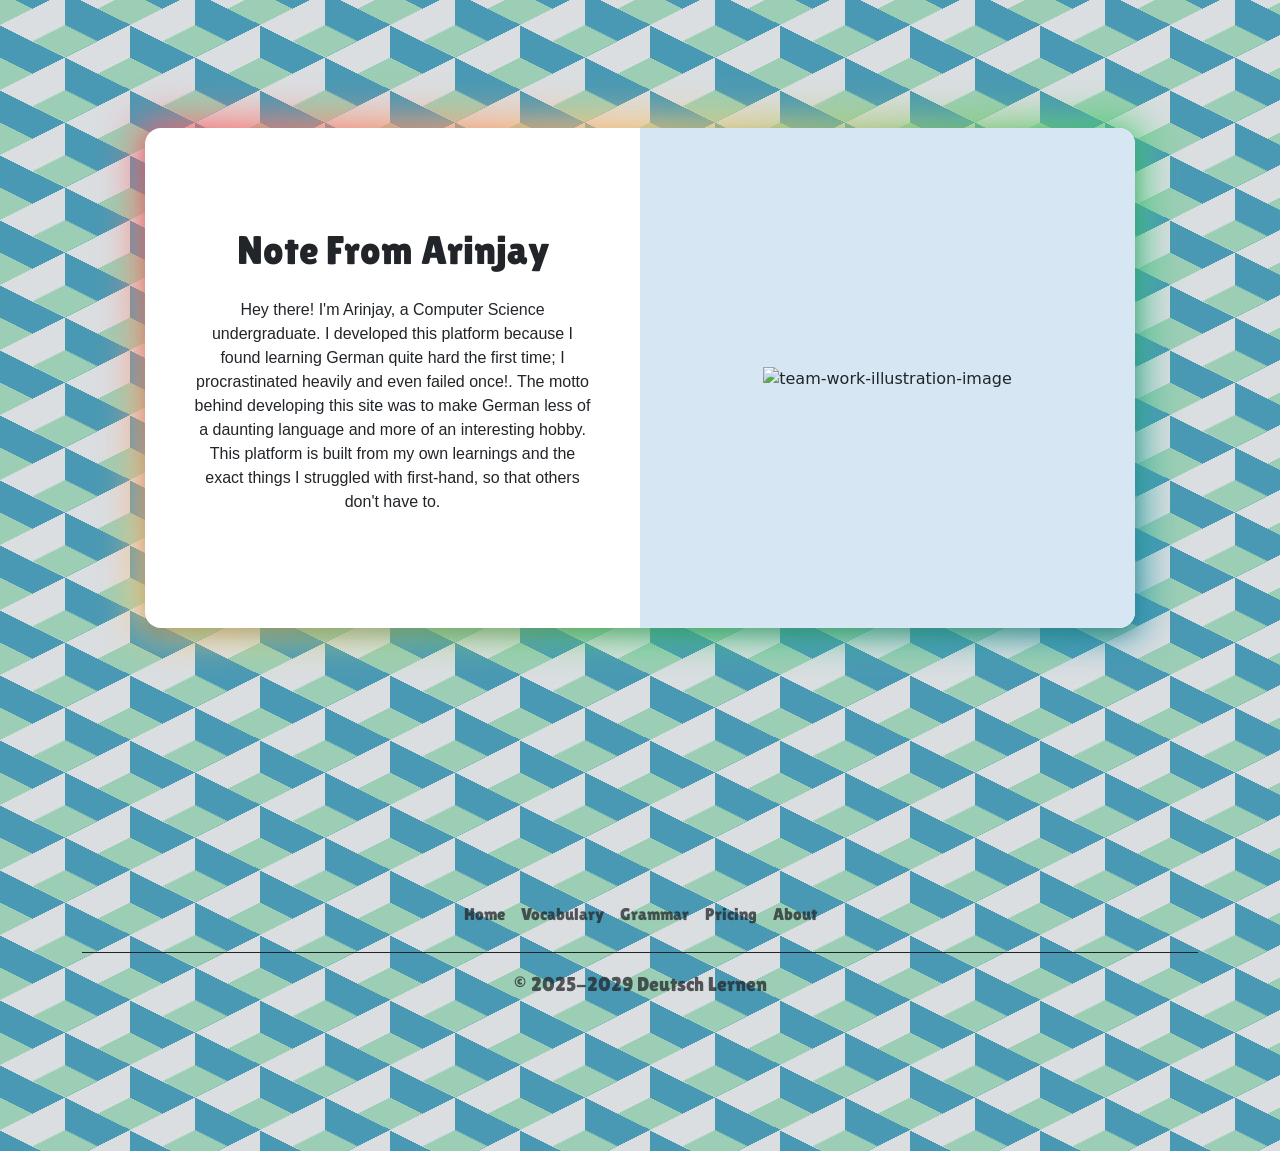
==== commit b85e4da3: "Fix link to Grammar page in footer" ====
--- a/about.html
+++ b/about.html
@@ -115,7 +115,7 @@
         <ul class="nav justify-content-center border-bottom border-dark pb-3 mb-3"> 
             <li class="nav-item"><a href="./HTML files/index.html" class="nav-link px-2 text-body-secondary">Home</a></li> 
             <li class="nav-item"><a href="./HTML files/vocabulary.html" class="nav-link px-2 text-body-secondary">Vocabulary</a></li> 
-            <li class="nav-item"><a href="../grammar.html" class="nav-link px-2 text-body-secondary">Grammar</a></li> 
+            <li class="nav-item"><a href="grammar.html" class="nav-link px-2 text-body-secondary">Grammar</a></li> 
             <li class="nav-item"><a href="#" class="nav-link px-2 text-body-secondary">Pricing</a></li> 
             <li class="nav-item"><a href="./HTML files/about.html" class="nav-link px-2 text-body-secondary">About</a></li> 
         </ul> 
--- a/about.css
+++ b/about.css
@@ -333,7 +333,7 @@
 }
 
 .card{
-    transition: all 0.3s ease;
+    transition: all 0.4s ease;
 
 }
 
@@ -341,3 +341,10 @@
     transform: scale(1.1) translateY(-10px);
     background-color: #F7FBFC;
 }
+
+.container{
+  font-family: "Lilita One", sans-serif;
+  font-weight: 400;
+  font-size: 17px;
+  font-style: normal;
+}
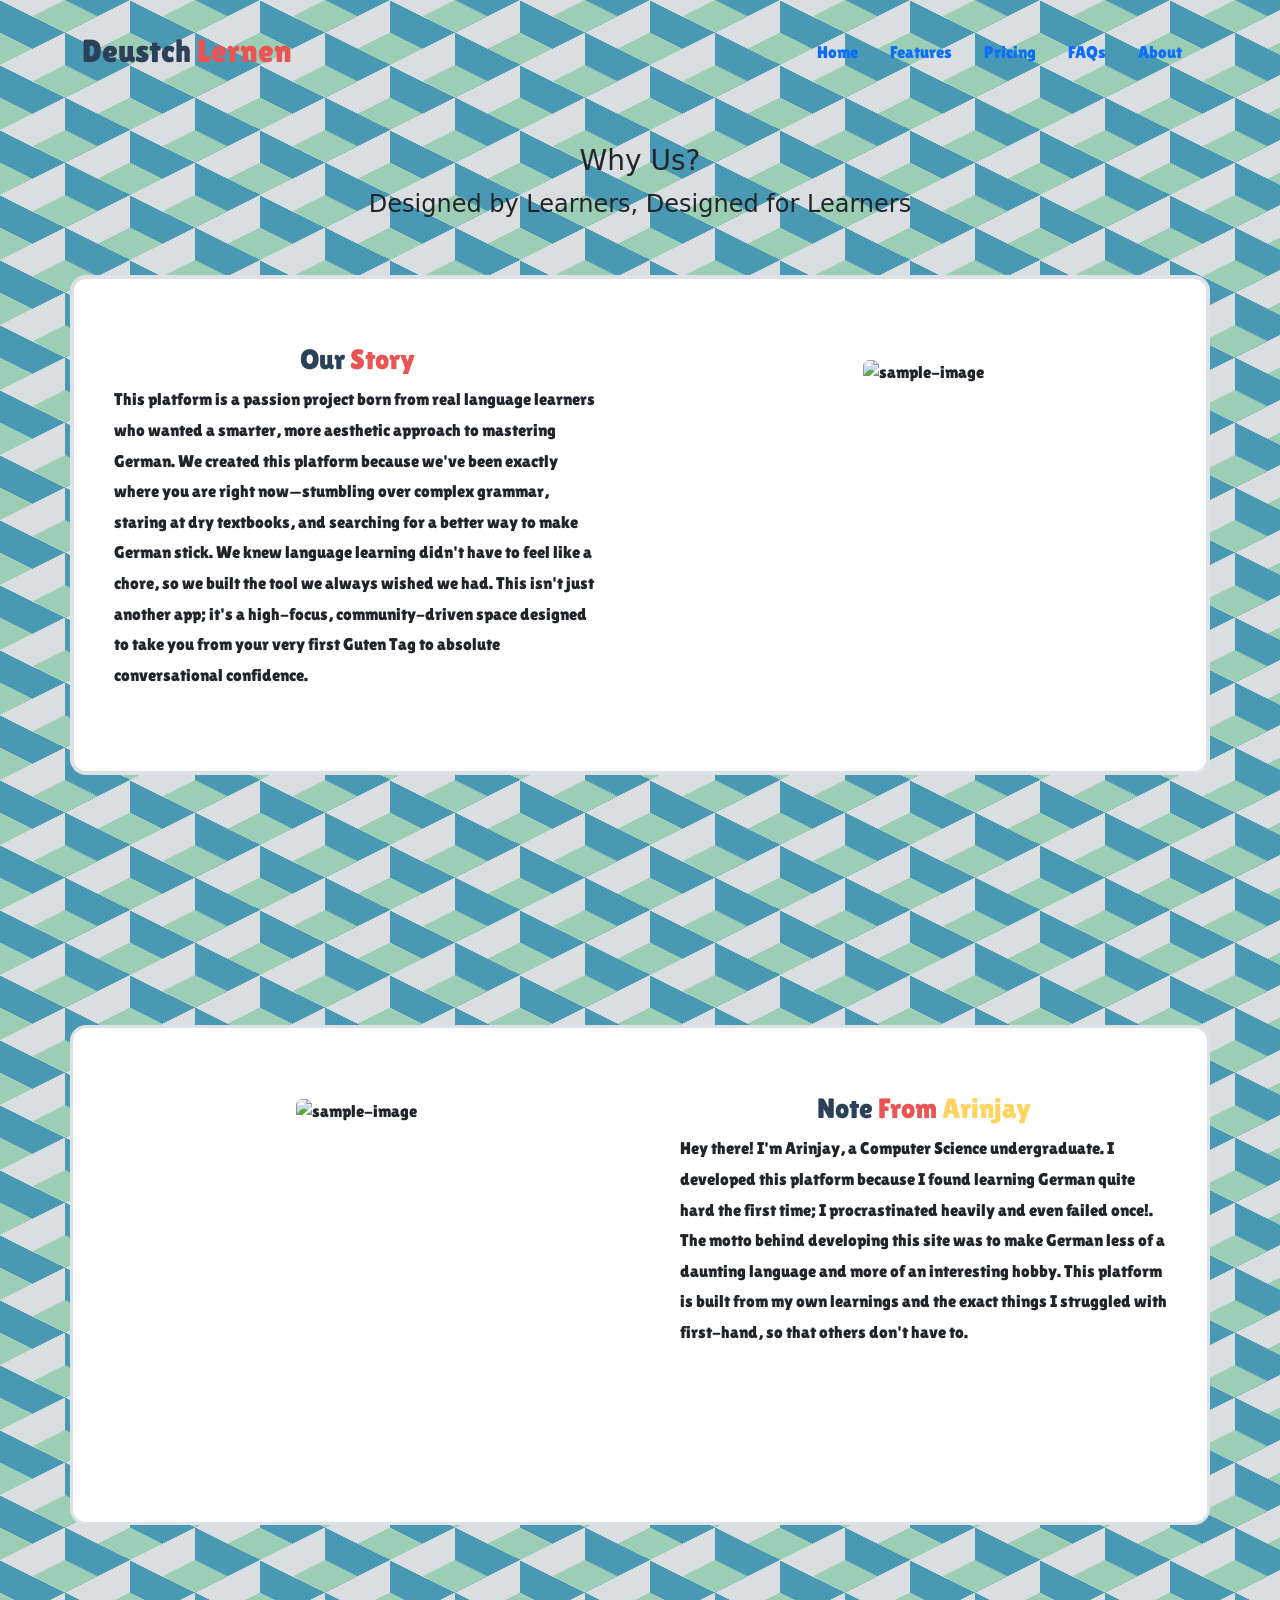
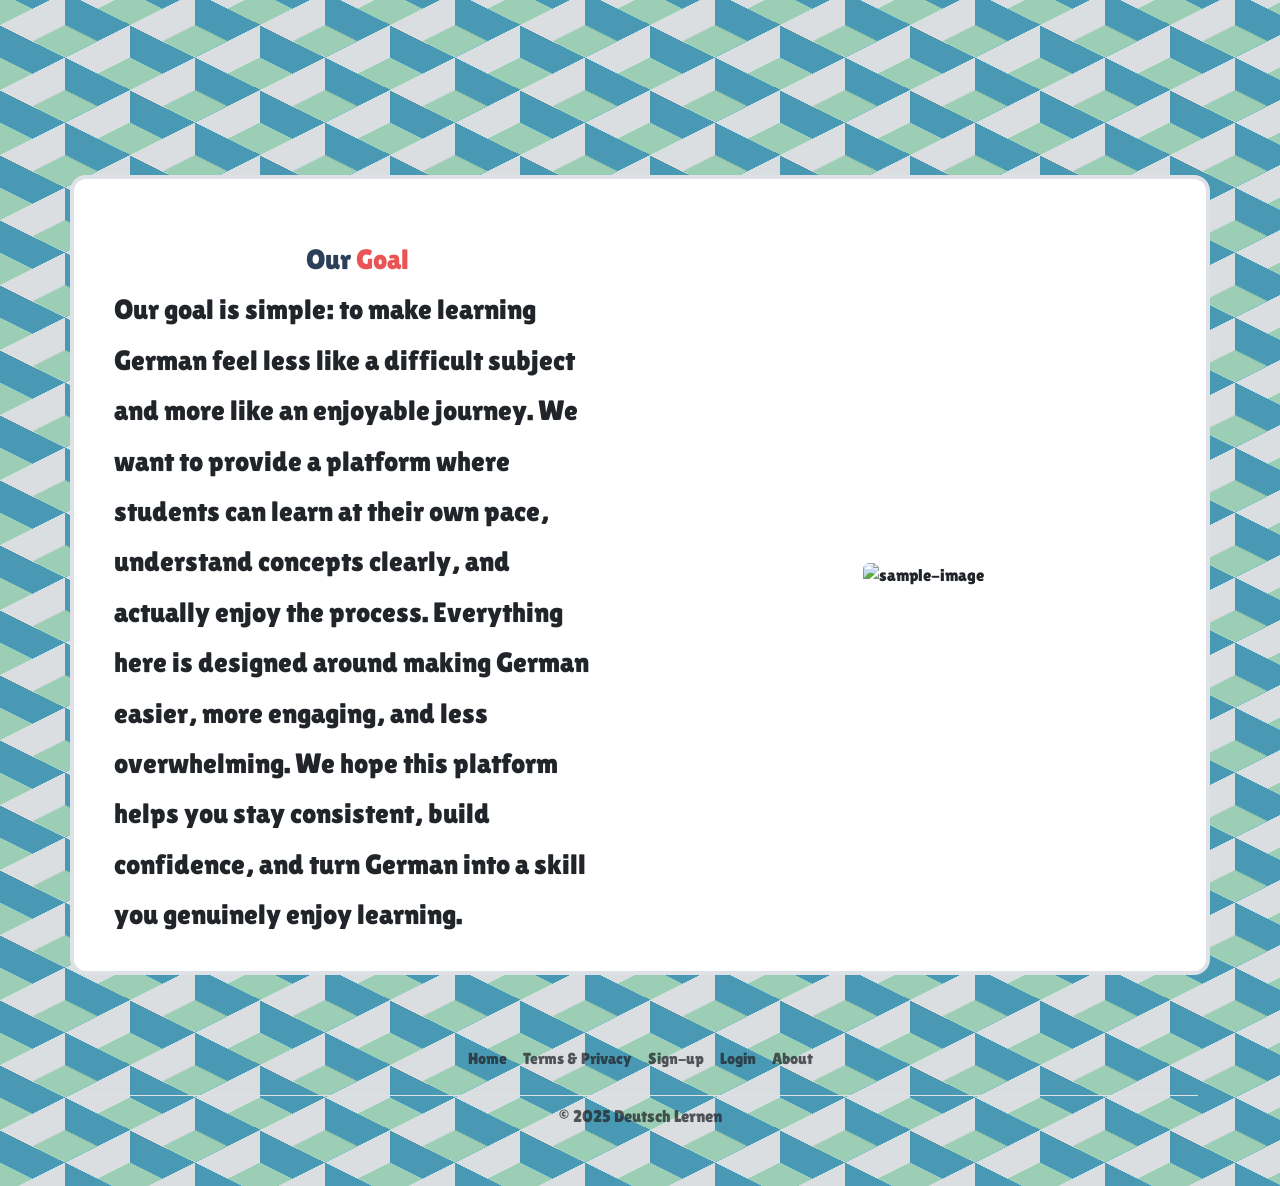
==== commit aaa27cc6: "Revise About page title and layout Updated the title and improved the layout of the About page, enha" ====
--- a/about.html
+++ b/about.html
@@ -3,125 +3,117 @@
 <head>
     <meta charset="UTF-8">
     <meta name="viewport" content="width=device-width, initial-scale=1.0">
-    <title>About</title>
+    <title>About Us</title>
     <link rel="preconnect" href="https://fonts.googleapis.com">
     <link rel="preconnect" href="https://fonts.gstatic.com" crossorigin>
-    <link href="https://fonts.googleapis.com/css2?family=Changa+One:ital@0;1&display=swap" rel="stylesheet">
-    <link rel="preconnect" href="https://fonts.googleapis.com">
-    <link rel="preconnect" href="https://fonts.gstatic.com" crossorigin>
-    <link href="https://fonts.googleapis.com/css2?family=Changa+One:ital@0;1&family=Germania+One&family=Lilita+One&family=Lobster+Two:ital,wght@0,400;0,700;1,400;1,700&display=swap" rel="stylesheet">
-    <link rel="stylesheet" href="style.css">
+    <link href="https://fonts.googleapis.com/css2?family=Changa+One&family=Germania+One&family=Lilita+One&family=Lobster+Two:ital,wght@0,400;0,700;1,400;1,700&family=Nunito+Sans:ital,wght@0,400;0,600;0,700;1,400&display=swap" rel="stylesheet">
+    <link href="https://cdn.jsdelivr.net/npm/bootstrap@5.3.8/dist/css/bootstrap.min.css" rel="stylesheet" integrity="sha384-sRIl4kxILFvY47J16cr9ZwB07vP4J8+LH7qKQnuqkuIAvNWLzeN8tE5YBujZqJLB" crossorigin="anonymous">
     <link rel="stylesheet" href="about.css">
-    <link href="https://cdn.jsdelivr.net/npm/bootstrap@5.3.8/dist/css/bootstrap.min.css" rel="stylesheet" integrity="sha384-sRIl4kxILFvY47J16cr9ZwB07vP4J8+LH7qKQnuqkuIAvNWLzeN8tE5YBujZqJLB" crossorigin="anonymous">
 </head>
 <body>
-    <div class="px-4 pt-2 pb-5 mt-2 mb-5 text-center"> 
-        <h1 class="click"><span class="de">Deutsch</span> <span class="decor">leicht</span> <span class="ge">gemacht</span></h1>
-        <p class="text"> Why us ?</p> 
-        <p class="text-two">Built by Learners, Designed for Learners</p>
+   <div class="container"> 
+        <header class="d-flex flex-wrap justify-content-center py-3 mt-3"> 
+            <a href="/" class="d-flex align-items-center mb-3 mb-md-0 me-md-auto link-body-emphasis text-decoration-none"> 
+                <h2><span class="decoration-text" style="color: #2D4059">Deustch</span><span style="color: #EA5455;"> Lernen</span></h2> 
+                </a> 
+                <div class="d-flex justify-content-md-evenly">
+                    <ul class="nav nav-pills"> 
+                        <li class="nav-item"><a href="#" class="nav-link">Home</a></li> 
+                        <li class="nav-item"><a href="#" class="nav-link">Features</a></li> 
+                        <li class="nav-item"><a href="#" class="nav-link">Pricing</a></li> 
+                        <li class="nav-item"><a href="#" class="nav-link">FAQs</a></li> 
+                        <li class="nav-item"><a href="#" class="nav-link">About</a></li> 
+                    </ul> 
+                </div>
+                
+        </header>
+    </div>
 
-        <div class="d-flex justify-content-evenly" style="padding-left: 20px; padding-right: 20px; margin-top: 120px;">
+    <div class="d-flex flex-column justify-content-md-center align-items-md-center" style="margin-top: 50px;"">
+        <!-- Here flex colum tell the children to be arranged from top to bottom instead of left to right -->
+        <h3 class="text-style">Why Us?<br></h3>
+        <h4 class="mt-1 punchline-style">Designed by <span class="diff-style">Learners</span>, Designed for <span class="diff-style">Learners</span></h4>
+    </div>
 
-            <div class="card-one">
-                 <div class="card" style="width: 18rem;">
-                    <img src="unlock.svg" class="unlock" alt="unlock-svg-style-image">
-                    <div class="card-body">
-                        <h2 class="head-two">Grammar</h2>
-                        <p class="card-text">Practice grammar excerise from Level 1 to Level 3 with a detailed explaination,solutions as well as exceptions.</p>
-                    </div>
+   
+    
+    <div class="container px-4 text-center rounded-4 border border-4 mt-5" style="border-color: #2c3e50; background-color: white;width: 1140px; min-height: 500px;">
+
+
+        <div class="row gx-5">
+
+            <div class="col mt-5">
+                <div class="p-3 mx-auto my-auto">
+                    
+                   <h3><span class="our-story-style" style="color: #2D4059">Our</span><span style="color: #EA5455;"> Story</span></h3>
+                    <p class="our-story-text" style="line-height: 1.8; text-align: left;">This platform is a passion project born from real language learners who wanted a smarter, more aesthetic approach to mastering German. We created this platform because we've been exactly where you are right now—stumbling over complex grammar, staring at dry textbooks, and searching for a better way to make German stick. We knew language learning didn't have to feel like a chore, so we built the tool we always wished we had. This isn't just another app; it's a high-focus, community-driven space designed to take you from your very first Guten Tag to absolute conversational confidence.</p>
+                </div>      
+
+
+            </div>
+
+            <div class="col" style="margin-top: 80px;">
+                <img src="../About-Us-Images/my-people.png" alt="sample-image" class="rounded" style="width: 350px; height: 350px; object-fit: cover;">
+            </div>
+
+        </div>
+    </div>
+
+    <div class="container px-4 text-center border border-3 rounded-4" style="margin-top: 250px; background-color: white; width: 1140px; min-height: 500px;">
+
+        <div class="row gx-5">
+
+            <div class="col"style="margin-top: 70px;">
+                <img src="../About-Us-Images/about-me.svg" alt="sample-image" class="rounded" style="width: 350px; height: 350px; object-fit: cover;">
+            </div>
+
+            <div class="col mt-5">
+                <div class="p-3 mx-auto">
+                   <h3><span style="color: #2D4059">Note</span><span style="color: #EA5455;"> From</span><span style="color: #FFD460;"> Arinjay</span></h3>
+                    <p class="note-text-style" style="line-height: 1.8; text-align: left;">Hey there! I'm Arinjay, a Computer Science undergraduate. I developed this platform because I found learning German quite hard the first time; I procrastinated heavily and even failed once!. The motto behind developing this site was to make German less of a daunting language and more of an interesting hobby. This platform is built from my own learnings and the exact things I struggled with first-hand, so that others don't have to.</p>
                 </div> 
             </div>
-           
-            <div class="card-two">
-                <div class="card" style="width: 18rem;">
-                    <img src="grad-hat.svg" class="grad-hat" alt="graduation-hat-image">
-                        <div class="card-body-four">
-                            <h2 class="head-five">Quiz</h2>
-                            <p class="card-text-four">Challenge your grammar with interactive quizzes that adapt to your level, keeping you challenged but never overwhelmed.</p>
-                        </div>
-                </div>
-            </div>
 
-            <div class="card-three">
-                <div class="card" style="width: 18rem;">
-                    <img src="../Home-Page-Images/book-half.svg" class="book-half" alt="book-half-image">
-                    <div class="card-body-three">
-                        <h2 class="head-four">Flashcards</h2>
-                        <p class="card-text-three">Turn spare minutes into progress with vocabulary tailored flashcards, designed to build long-term memory effortlessly, without the textbook burnout.</p>
-                    </div>
-                </div>
-            </div>
-            
-            <div class="card-four">
-                <div class="card" style="width: 18rem;">
-                    <img src="chat.svg" class="chat" alt="chat-unfill-image">
-                        <div class="card-body-two">
-                            <h2 class="head-three">Vocabulary</h2>
-                            <p class="card-text-two">Learn vocabulary not just from the books but from the day-to-day converstaions from Level 1 to Level 3.</p>
-                        </div>
-                </div>
-            </div>  
-    </div>
-    
-    <div class="d-flex justify-content-center align-items-center" style="min-height: 100vh;">
-
-       <div class="box-style">
-         <div class="row bg-white rounded-4 shadow align-items-center" style="width: 990px; height: 500px; margin: auto;">
-
-            <div class="col-md-6 p-5">
-                <div class="story-body">
-                    <h1 class="text-center mb-4 head-style">Our Story</h1>
-                    <p class="body-style">This platform is a passion project born from real language learners who wanted a smarter, more aesthetic approach to mastering German.</p>
-                    <p class="body-style">We created this platform because we’ve been exactly where you are right now—stumbling over complex grammar, staring at dry textbooks, and searching for a better way to make German stick. We knew language learning didn’t have to feel like a chore, so we built the tool we always wished we had.</p>
-                    <p class="mb-0 body-style">This isn’t just another app; it’s a high-focus, community-driven space designed to take you from your very first Guten Tag to absolute conversational confidence.</p>
-                </div>
-            </div>
-
-            <div class="image-style col-md-6  d-flex justify-content-center align-items-center">
-                <div class="image-wrapper w-100 text-center">
-                    <img src="team-work.svg" alt="team-work-illustration-image" class="img-fluid" style="max-height: 350px;">
-                </div>
-            </div>
-                
         </div>
-       </div>
 
     </div>
 
-      <div class="d-flex justify-content-center align-items-center" style="min-height: 100vh;">
+    <div class="container px-4 text-center border border-4 rounded-4" style="margin-top: 250px; background-color: white; width: 1140px; min-height: 500px;">
 
-       <div class="box-style">
-         <div class="row bg-white rounded-4 shadow align-items-center" style="width: 990px; height: 500px; margin: auto;">
 
-            <div class="col-md-6 p-5">
-                <div class="story-body">
-                    <h1 class="text-center mb-4 head-style">Note From Arinjay </h1>
-                    <p class="body-style">Hey there! I'm Arinjay, a Computer Science undergraduate. I developed this platform because I found learning German quite hard the first time; I procrastinated heavily and even failed once!. The motto behind developing this site was to make German less of a daunting language and more of an interesting hobby. This platform is built from my own learnings and the exact things I struggled with first-hand, so that others don't have to.</p>
-                </div>
+        <div class="row gx-5">
+
+            <div class="col mt-5">
+                <div class="p-3 mx-auto">
+                   <h3><span class="our-story-style" style="color: #2D4059">Our</span><span style="color: #EA5455;"> Goal</span><h3>
+                    <p class="goal-text-style" style="line-height: 1.8; text-align: left;">Our goal is simple: to make learning German feel less like a difficult subject and more like an enjoyable journey. We want to provide a platform where students can learn at their own pace, understand concepts clearly, and actually enjoy the process. Everything here is designed around making German easier, more engaging, and less overwhelming. We hope this platform helps you stay consistent, build confidence, and turn German into a skill you genuinely enjoy learning.</p>   
+                </div>    
+                
             </div>
 
-            <div class="image-two col-md-6 d-flex justify-content-center align-items-center" style="">
-                <div class="image-wrapper w-100 text-center">
-                    <img src="about-me.svg" alt="team-work-illustration-image" class="img-fluid" style="">
-                </div>
+            <div class="col mx-auto my-auto">
+                
+                <img src="../About-Us-Images/our-mission.png" alt="sample-image" class="rounded" style="width: 350px; height: 350px; object-fit: cover;">
             </div>
-                
+
         </div>
-       </div>
+
     </div>
 
-    <div class="container" style="margin-top: 50px;"> 
+<div class="container mt-5"> 
     <footer class="py-3 my-4"> 
-        <ul class="nav justify-content-center border-bottom border-dark pb-3 mb-3"> 
-            <li class="nav-item"><a href="./HTML files/index.html" class="nav-link px-2 text-body-secondary">Home</a></li> 
-            <li class="nav-item"><a href="./HTML files/vocabulary.html" class="nav-link px-2 text-body-secondary">Vocabulary</a></li> 
-            <li class="nav-item"><a href="grammar.html" class="nav-link px-2 text-body-secondary">Grammar</a></li> 
-            <li class="nav-item"><a href="#" class="nav-link px-2 text-body-secondary">Pricing</a></li> 
-            <li class="nav-item"><a href="./HTML files/about.html" class="nav-link px-2 text-body-secondary">About</a></li> 
+        <ul class="nav justify-content-center border-bottom pb-3" style=" font-size: 16px;"> 
+            <li class="nav-item"><a href="index.html" class="nav-link px-2 text-body-secondary">Home</a></li> 
+            <li class="nav-item"><a href="#" class="nav-link px-2 text-body-secondary">Terms & Privacy</a></li> 
+            <li class="nav-item"><a href="sign.html" class="nav-link px-2 text-body-secondary">Sign-up</a></li> 
+            <li class="nav-item"><a href="login.html" class="nav-link px-2 text-body-secondary">Login</a></li> 
+            <li class="nav-item"><a href="about.html" class="nav-link px-2 text-body-secondary">About</a></li> 
         </ul> 
-        <p class="text-center text-body-secondary lead">© 2025-2029 Deutsch Lernen</p> 
+        <p class="text-decora text-center text-body-secondary mt-2">© 2025 Deutsch Lernen</p> 
     </footer> 
 </div>
+
+
 
 <script src="https://cdn.jsdelivr.net/npm/bootstrap@5.3.8/dist/js/bootstrap.bundle.min.js" integrity="sha384-FKyoEForCGlyvwx9Hj09JcYn3nv7wiPVlz7YYwJrWVcXK/BmnVDxM+D2scQbITxI" crossorigin="anonymous"></script>    
 </body>
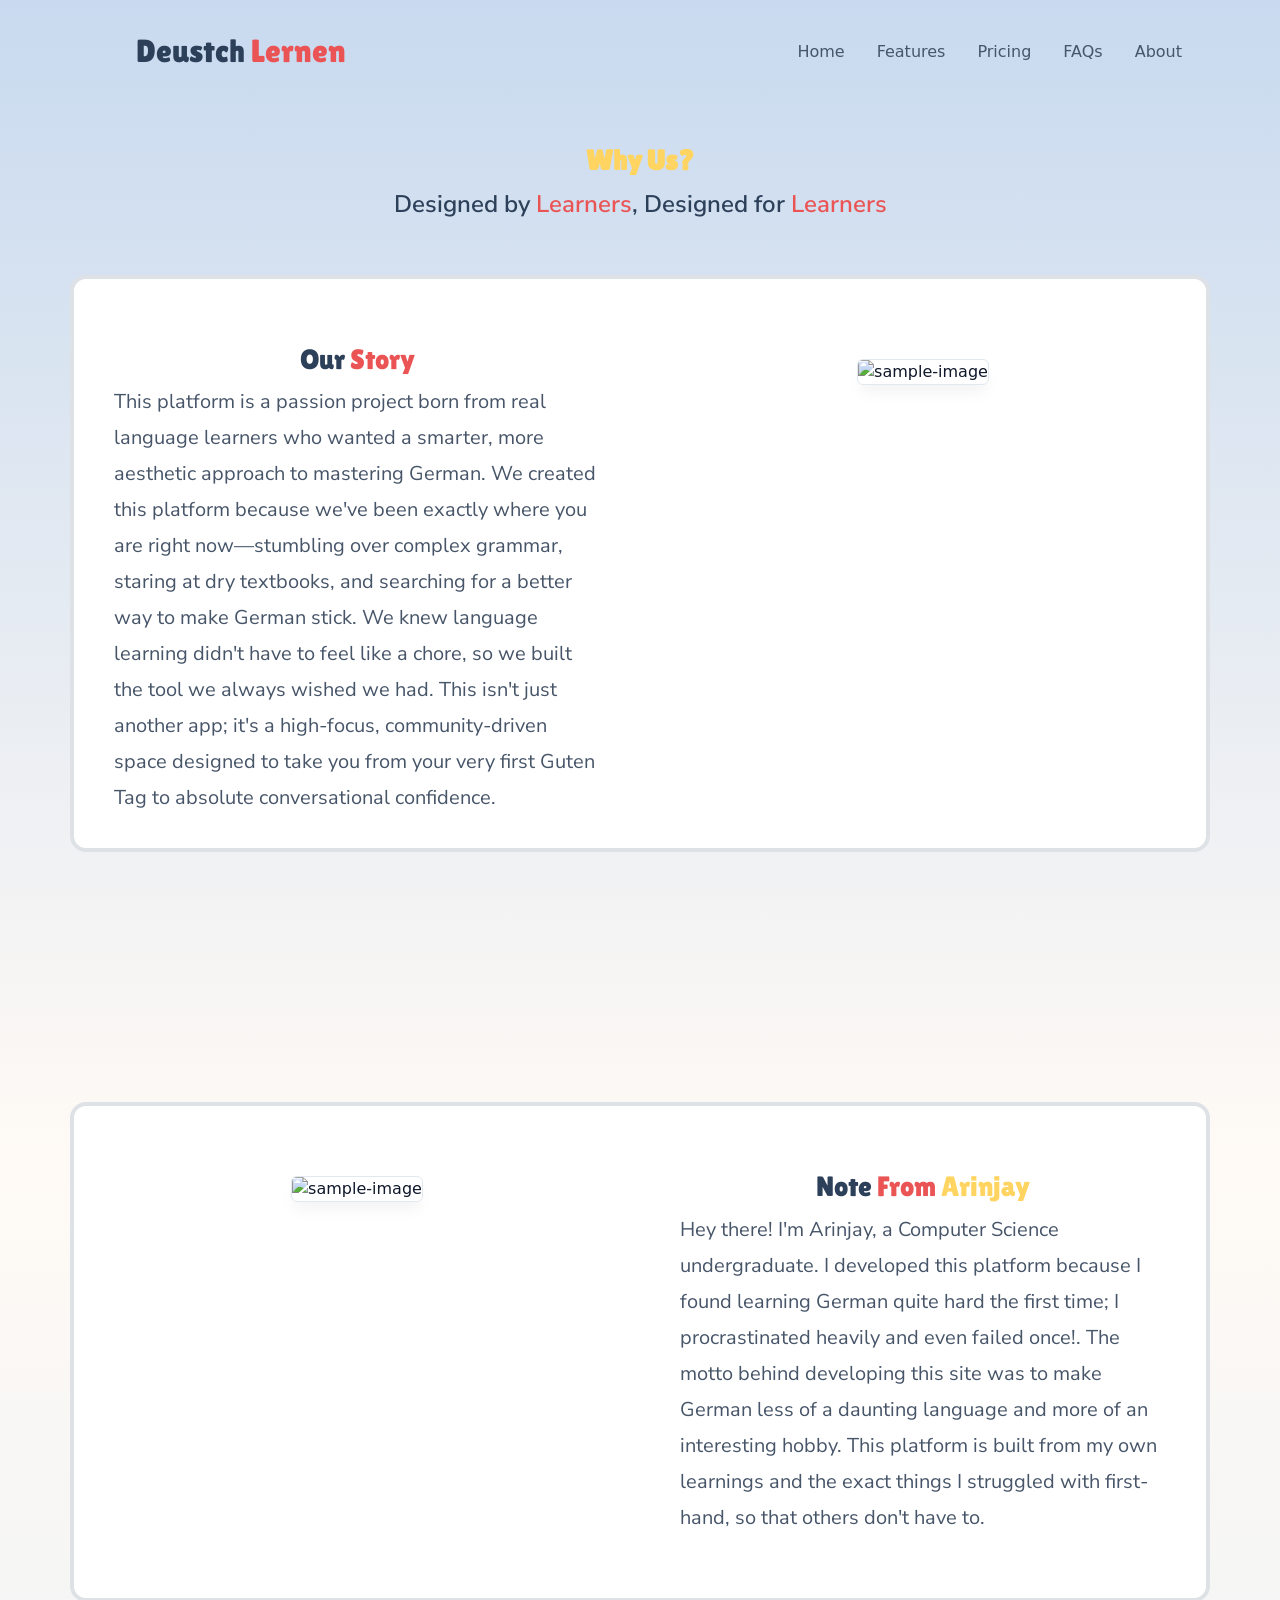
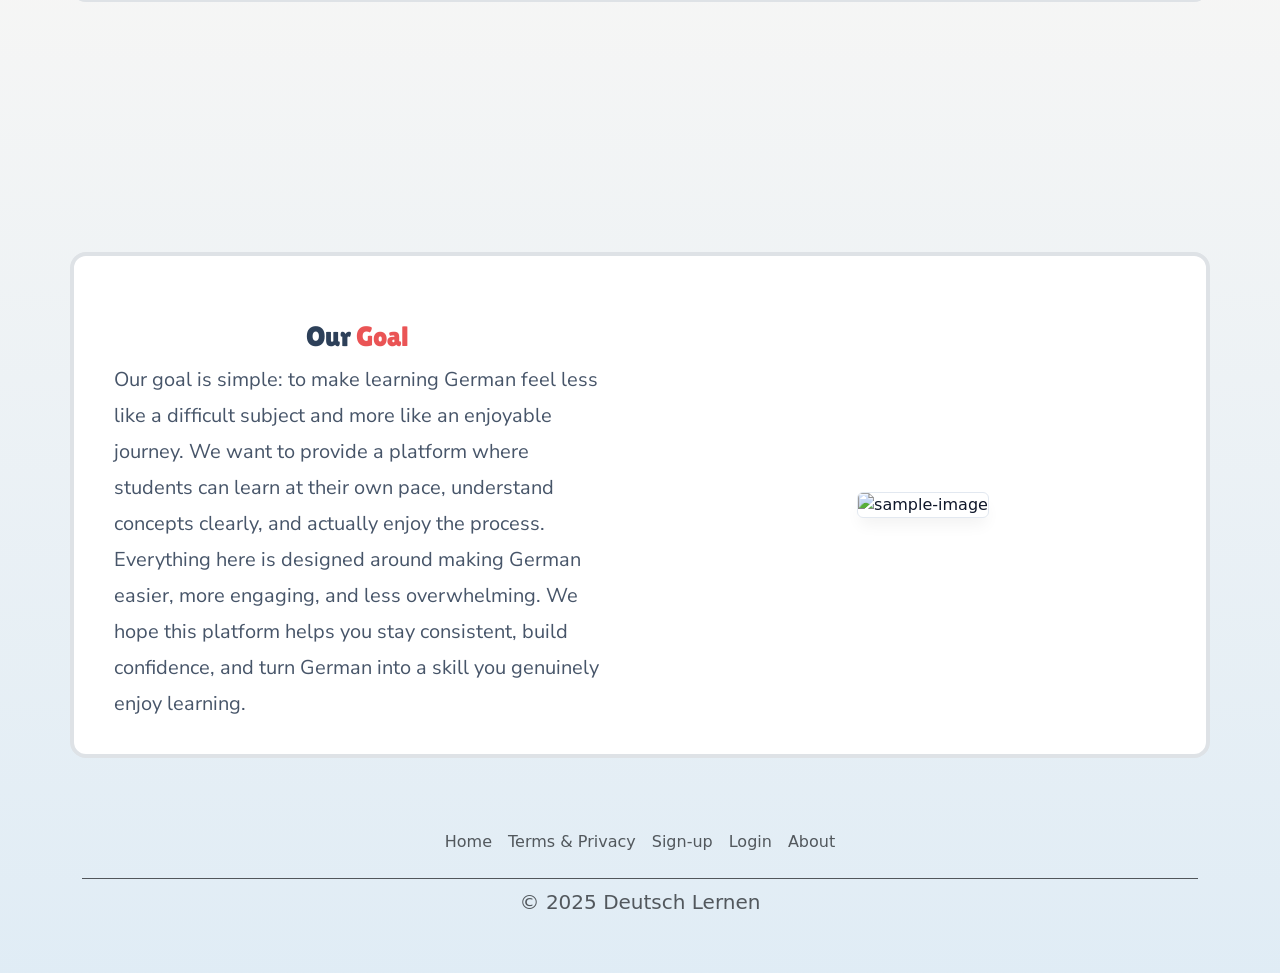
==== commit 48c1d170: "Refactor about.html layout and styles" ====
--- a/about.html
+++ b/about.html
@@ -39,11 +39,11 @@
     
     <div class="container px-4 text-center rounded-4 border border-4 mt-5" style="border-color: #2c3e50; background-color: white;width: 1140px; min-height: 500px;">
 
-
+        
         <div class="row gx-5">
 
             <div class="col mt-5">
-                <div class="p-3 mx-auto my-auto">
+                <div class="p-3 mx-auto my-auto ">
                     
                    <h3><span class="our-story-style" style="color: #2D4059">Our</span><span style="color: #EA5455;"> Story</span></h3>
                     <p class="our-story-text" style="line-height: 1.8; text-align: left;">This platform is a passion project born from real language learners who wanted a smarter, more aesthetic approach to mastering German. We created this platform because we've been exactly where you are right now—stumbling over complex grammar, staring at dry textbooks, and searching for a better way to make German stick. We knew language learning didn't have to feel like a chore, so we built the tool we always wished we had. This isn't just another app; it's a high-focus, community-driven space designed to take you from your very first Guten Tag to absolute conversational confidence.</p>
@@ -57,10 +57,14 @@
             </div>
 
         </div>
+    
     </div>
 
-    <div class="container px-4 text-center border border-3 rounded-4" style="margin-top: 250px; background-color: white; width: 1140px; min-height: 500px;">
 
+   <div class="slide-wrapper">
+    <div class="container px-4 text-center border border-4 rounded-4" style="margin-top: 250px; background-color: white; width: 1140px; min-height: 500px;">
+
+        
         <div class="row gx-5">
 
             <div class="col"style="margin-top: 70px;">
@@ -75,12 +79,15 @@
             </div>
 
         </div>
+        
 
     </div>
+    </div>
 
+    <div class="slide-wrapper-two">
     <div class="container px-4 text-center border border-4 rounded-4" style="margin-top: 250px; background-color: white; width: 1140px; min-height: 500px;">
 
-
+        
         <div class="row gx-5">
 
             <div class="col mt-5">
@@ -97,24 +104,27 @@
             </div>
 
         </div>
+        
 
+    </div>
     </div>
 
 <div class="container mt-5"> 
     <footer class="py-3 my-4"> 
-        <ul class="nav justify-content-center border-bottom pb-3" style=" font-size: 16px;"> 
+        <ul class="nav justify-content-center border-bottom border-dark border-opacity-75 pb-3" style=" font-size: 16px;">
             <li class="nav-item"><a href="index.html" class="nav-link px-2 text-body-secondary">Home</a></li> 
             <li class="nav-item"><a href="#" class="nav-link px-2 text-body-secondary">Terms & Privacy</a></li> 
             <li class="nav-item"><a href="sign.html" class="nav-link px-2 text-body-secondary">Sign-up</a></li> 
             <li class="nav-item"><a href="login.html" class="nav-link px-2 text-body-secondary">Login</a></li> 
             <li class="nav-item"><a href="about.html" class="nav-link px-2 text-body-secondary">About</a></li> 
         </ul> 
-        <p class="text-decora text-center text-body-secondary mt-2">© 2025 Deutsch Lernen</p> 
+        <p class="text-decora text-center text-body-secondary mt-2" style="font-size: 20px;">© 2025 Deutsch Lernen</p> 
     </footer> 
 </div>
 
 
 
-<script src="https://cdn.jsdelivr.net/npm/bootstrap@5.3.8/dist/js/bootstrap.bundle.min.js" integrity="sha384-FKyoEForCGlyvwx9Hj09JcYn3nv7wiPVlz7YYwJrWVcXK/BmnVDxM+D2scQbITxI" crossorigin="anonymous"></script>    
+<script src="https://cdn.jsdelivr.net/npm/bootstrap@5.3.8/dist/js/bootstrap.bundle.min.js" integrity="sha384-FKyoEForCGlyvwx9Hj09JcYn3nv7wiPVlz7YYwJrWVcXK/BmnVDxM+D2scQbITxI" crossorigin="anonymous"></script>  
+<script src="../JS-files/about.js" charset="UTF-8"></script>   
 </body>
 </html>
--- a/about.css
+++ b/about.css
@@ -1,350 +1,158 @@
-body {
-  width: 100%;
-  height: 100%;
-  --s: 65px; /* control the size */
-  --c1: #dadee1;
-  --c2: #4a99b4;
-  --c3: #9cceb5;
-
-  --_c: 75%, var(--c3) 52.72deg, #0000 0;
-  --_g1: conic-gradient(from -116.36deg at 25% var(--_c));
-  --_g2: conic-gradient(from 63.43deg at 75% var(--_c));
-  background: var(--_g1), var(--_g1) calc(3 * var(--s)) calc(var(--s) / 2),
-    var(--_g2), var(--_g2) calc(3 * var(--s)) calc(var(--s) / 2),
-    conic-gradient(
-      var(--c2) 63.43deg,
-      var(--c1) 0 116.36deg,
-      var(--c2) 0 180deg,
-      var(--c1) 0 243.43deg,
-      var(--c2) 0 296.15deg,
-      var(--c1) 0
-    );
-  background-size: calc(2 * var(--s)) var(--s);
-}
-
-.about-us{
-    display: block;
-    width: 300px;
-    height: auto;
-    max-width: 400px;
-    margin: auto;
-}
-
-.click{
-    display: block;
-    text-align: center;
-    font-style: italic;
-    font-family: "Changa One", sans-serif;
-}
-
-.decor{
-    color: #EA5455;
-    font-family: "Playwrite AU VIC Guides", cursive;
-    font-weight: 400;
-    font-style: normal;
-}
-
-.de{
-    color:#2D4059;
-
-}
-
-.ge{
-    color: #2D4059;
-}
-
-.text{
-    font-family: "Changa One", sans-serif;
-    font-weight: 400;
-    font-style: normal;
-    font-size: 32px;
-    text-align: center;
-    margin-top: 20px;
-}
-
-.text-two{
-    font-family: "Changa One", sans-serif;
-    font-weight: 400;
-    font-style: italic;
-    font-size: 30px;
-}
-
-.unlock{
-    width: 80px;
-    height: 80px;
-    display: block;
-    margin: 20px auto 10px;   
-    object-fit: contain; 
-}
-
-div.card{
-    text-align: center;
-    border-radius: 20px;
-    padding: 10px;
-    border: 1px solid #e0e0e0;
-    background-color: #F7FBFC;
-
-}
-
-.head-two{
-    font-family: "Changa One", sans-serif;
-    font-weight: 400;
-    font-style: normal;
-}
-
-.card-text{
-    font-family: "Changa One", sans-serif;
-    font-weight: 400;
-    font-style: Inter;
-}
-
-.chat{
-    width: 80px;
-    height: 80px;
-    display: block;
-    margin: 20px auto 10px;   
-    object-fit: contain;
-}
-
-.card-text-two{
-    font-family: "Changa One", sans-serif;
-    font-weight: 400;
-    font-style: Inter;
-}
-
-.head-three{
-    font-family: "Changa One", sans-serif;
-    font-weight: 400;
-    font-style: normal;
-}
-
-.book-half{
-    width: 80px;
-    height: 80px;
-    display: block;
-    margin: 20px auto 10px;
-    object-fit: contain;
-}
-
-.head-four{
-    font-family: "Changa One", sans-serif;
-    font-weight: 400;
-    font-style: normal;
-}
-
-.card-text-three{
-    font-family: "Changa One", sans-serif;
-    font-weight: 400;
-    font-style: Inter;
-}
-
-.grad-hat{
-    width: 80px;
-    height: 80px;
-    display: block;
-    margin: 20px auto 16px;
-    object-fit: contain;
-}
-
-.head-five{
-    font-family: "Changa One", sans-serif;
-    font-weight: 400;
-    font-style: normal;
-}
-
-.card-text-four{
-    font-family: "Changa One", sans-serif;
-    font-weight: 400;
-    font-style: Inter;
-}
-
-.story{
-    display: flex;
-    justify-content: center;
-    font-family: "Changa One", sans-serif;
-    font-weight: 400;
-    font-style: normal;
-    font-size: 45px;
-    
-}
-
-.story-img{
-    width: 480px;
-    height: auto;
-    margin-bottom: 0;
-    margin-top: -50px;
-}
-
-.Our-Story{
-    display: flex;
-    align-items: flex-start;
-    padding: 20px 40px;
-}
-
-.story-text{
-    flex: 1;
-    padding-right: 10px;
-    font-family: "Changa One", sans-serif;
-    font-weight: 400;
-    font-style: Inter;
-    font-size: 25px;
-    padding-top: 80px;
-}
-
-.about-me-img{
-    flex: 1;
-    width: 100px;
-    height: auto;
-    margin-bottom: 0;
-    margin-right: -70px;
-    margin-top: -12px;
-    background-color: #D6E6F2;
-    
-}
-
-.about-me-text{
-    flex: 1;
-    font-family: "Changa One", sans-serif;
-    font-weight: 400;
-    font-style: Inter;
-    font-size: 25px;
-    padding: 100px 100px;
-    margin-top: 0;
-}
-
-.devlop{
-    display: flex;
-    justify-content: center;
-    font-family: "Changa One", sans-serif;
-    font-weight: 400;
-    font-style: normal;
-    font-size: 45px;
-    
-}
-
-.card-one{
-    position: relative;
-    display: inline-block;
-}
-
-.card-one::before{
-    content: '';
-    position: absolute;
-    inset: -8px;    
-    background: linear-gradient(135deg, #ff5f6d, #ffc371, #47cf73, #2193b0);
-    border-radius: 20px;
-    filter: blur(20px); 
-}
-
-.card-two{
-    position: relative;
-    display: inline-block;
-}
-
-.card-two::before{
-    content: '';
-    position: absolute;
-    inset: -8px;    
-    background: linear-gradient(135deg, #ff5f6d, #ffc371, #47cf73, #2193b0);
-    border-radius: 20px;
-    filter: blur(20px); 
-}
-
-
-.card-three{
-    position: relative;
-    display: inline-block;
-}
-
-.card-three::before{
-    content: '';
-    position: absolute;
-    inset: -8px;    
-    background: linear-gradient(135deg, #ff5f6d, #ffc371, #47cf73, #2193b0);
-    border-radius: 20px;
-    filter: blur(20px); 
-}
-
-
-.card-four{
-    position: relative;
-    display: inline-block;
-}
-
-.card-four::before{
-    content: '';
-    position: absolute;
-    inset: -8px;    
-    background: linear-gradient(135deg, #ff5f6d, #ffc371, #47cf73, #2193b0);
-    border-radius: 20px;
-    filter: blur(20px); 
-}
-
-
-.box-style{
-    position: relative;
-    display: inline-block;
-    z-index: 0;
-}
-
-.box-style::before{
-    content: '';
-    position: absolute;
-    inset: -6px;
-    background: linear-gradient(135deg, #ff5f6d, #ffc371, #47cf73, #2193b0);
-    border-radius: 1rem;    
-    z-index: -1;
-    pointer-events: none;
-    filter: blur(20px);
-}
-
-.image-style{
-  background-color: #6392FE;
-  width: 100%;
-  height: 100%;
-  display: flex;
-  align-items: center;
-  justify-content: center;
-  border-radius: 0 1rem 1rem 0;
-
-}
-
-.head-style{
+.text-style{
     font-family: "Lilita One", sans-serif;
     font-weight: 400;
     font-style: normal;
 }
 
-.body-style{
+.punchline-style{
     font-family: "Nunito Sans", sans-serif;
     font-weight: 400;
     font-style: normal;
 }
 
-.image-two{
-  background-color: #D6E6F2;
-  width: 100%;
-  height: 100%;
-  display: flex;
-  align-items: center;
-  justify-content: center;
-  border-radius: 0 1rem 1rem 0;
-
+.our-story-text{
+    font-family: "Nunito Sans", sans-serif;
+    font-weight: 400;
+    font-style: normal;
+    font-size: 20px;
 }
 
-.card{
-    transition: all 0.4s ease;
-
+.note-text-style{
+    font-family: "Nunito Sans", sans-serif;
+    font-weight: 400;
+    font-style: normal;
+    font-size: 20px;
 }
 
-.card:hover{
-    transform: scale(1.1) translateY(-10px);
-    background-color: #F7FBFC;
+.goal-text-style{
+    font-family: "Nunito Sans", sans-serif;
+    font-weight: 400;
+    font-style: normal;
+    font-size: 20px;
 }
 
-.container{
-  font-family: "Lilita One", sans-serif;
-  font-weight: 400;
-  font-size: 17px;
-  font-style: normal;
+
+h3{
+    font-family: "Lilita One", sans-serif;
+    font-weight: 400;
+    font-style: normal;
 }
+
+h2{
+    font-family: "Lilita One", sans-serif;
+    font-weight: 400;
+    font-style: normal;
+}
+
+
+:root {
+  --bg-primary: #F8FAFC;       /* Soft, clean slate background */
+  --bg-card: #FFFFFF;          /* Pure white card backgrounds */
+  --text-main: #0F172A;        /* Dark slate text */
+  --text-muted: #475569;       /* Muted grey for body paragraphs */
+  --primary-accent: #FFD460;   
+  --secondary-accent: #2D4059; /* Amber/Gold for subtitles and highlights */
+}
+
+body {
+  background-color: var(--bg-primary);
+  color: var(--text-main);
+  font-family: system-ui, -apple-system, sans-serif;
+}
+
+
+
+/* Header & Brand Name */
+header  {
+  color: var(--primary-accent);
+  font-weight: 700;
+}
+
+/* Page Titles & Subtitles */
+.text-style {
+  color: var(--primary-accent);
+  font-weight: 700;
+}
+
+.punchline-style {
+  color: var(--secondary-accent);
+  font-weight: 600;
+}
+
+/* Navigation Links */
+.nav-pills .nav-link {
+  color: var(--text-muted);
+  font-weight: 500;
+}
+
+.nav-pills .nav-link.active {
+  background-color: var(--primary-accent) !important;
+  color: #FFFFFF !important;
+  border-radius: 8px;
+}
+
+/* Body Text Styling */
+.our-story-text, 
+.note-text-style, 
+.goal-text-style {
+  color: var(--text-muted);
+}
+
+/* Subtle image depth */
+.rounded {
+  border: 1px solid #E2E8F0;
+  box-shadow: 0 10px 15px -3px rgba(0, 0, 0, 0.05);
+}
+
+.diff-style{
+    color: #EA5455;
+}
+
+
+.decoration-text::before{
+  content: "";
+  display: inline-block;
+  width: 44px;
+  height: 28px;
+  margin-right: 10px;
+  border-radius: 5px;
+  background-image: url("https://flagcdn.com/de.svg");
+  background-size: cover;
+  vertical-align: middle;
+}
+
+
+/* .our-story-style::before{
+  content: "";
+  display: inline-block;
+  width: 38px;
+  height: 38px;
+  margin-right: 30px;
+  border-radius: 10px;
+  background-image: url("../About-Us-Images/book.svg");
+  background-size: cover;
+  vertical-align: middle;
+} */
+
+ body {
+    min-height: 100vh;
+
+    background-color: #fffaf5;
+
+    background-image:
+        linear-gradient(
+            to bottom,
+            /* to bottom means that it has started from top and will end at bottom */
+           rgba(74, 144, 226, 0.30),
+            transparent 45%
+          /* Here the transperent effect or the blend of the colors is caused by the transparent 55% value */
+        ),
+
+        linear-gradient(
+           to top,
+            /* Here 90% means that the color spread horizontally that is from left to right */
+            /* Here 10% means that how would the color look vertically */
+           rgba(100, 181, 246, 0.20),
+            transparent 55%
+        );
+}
